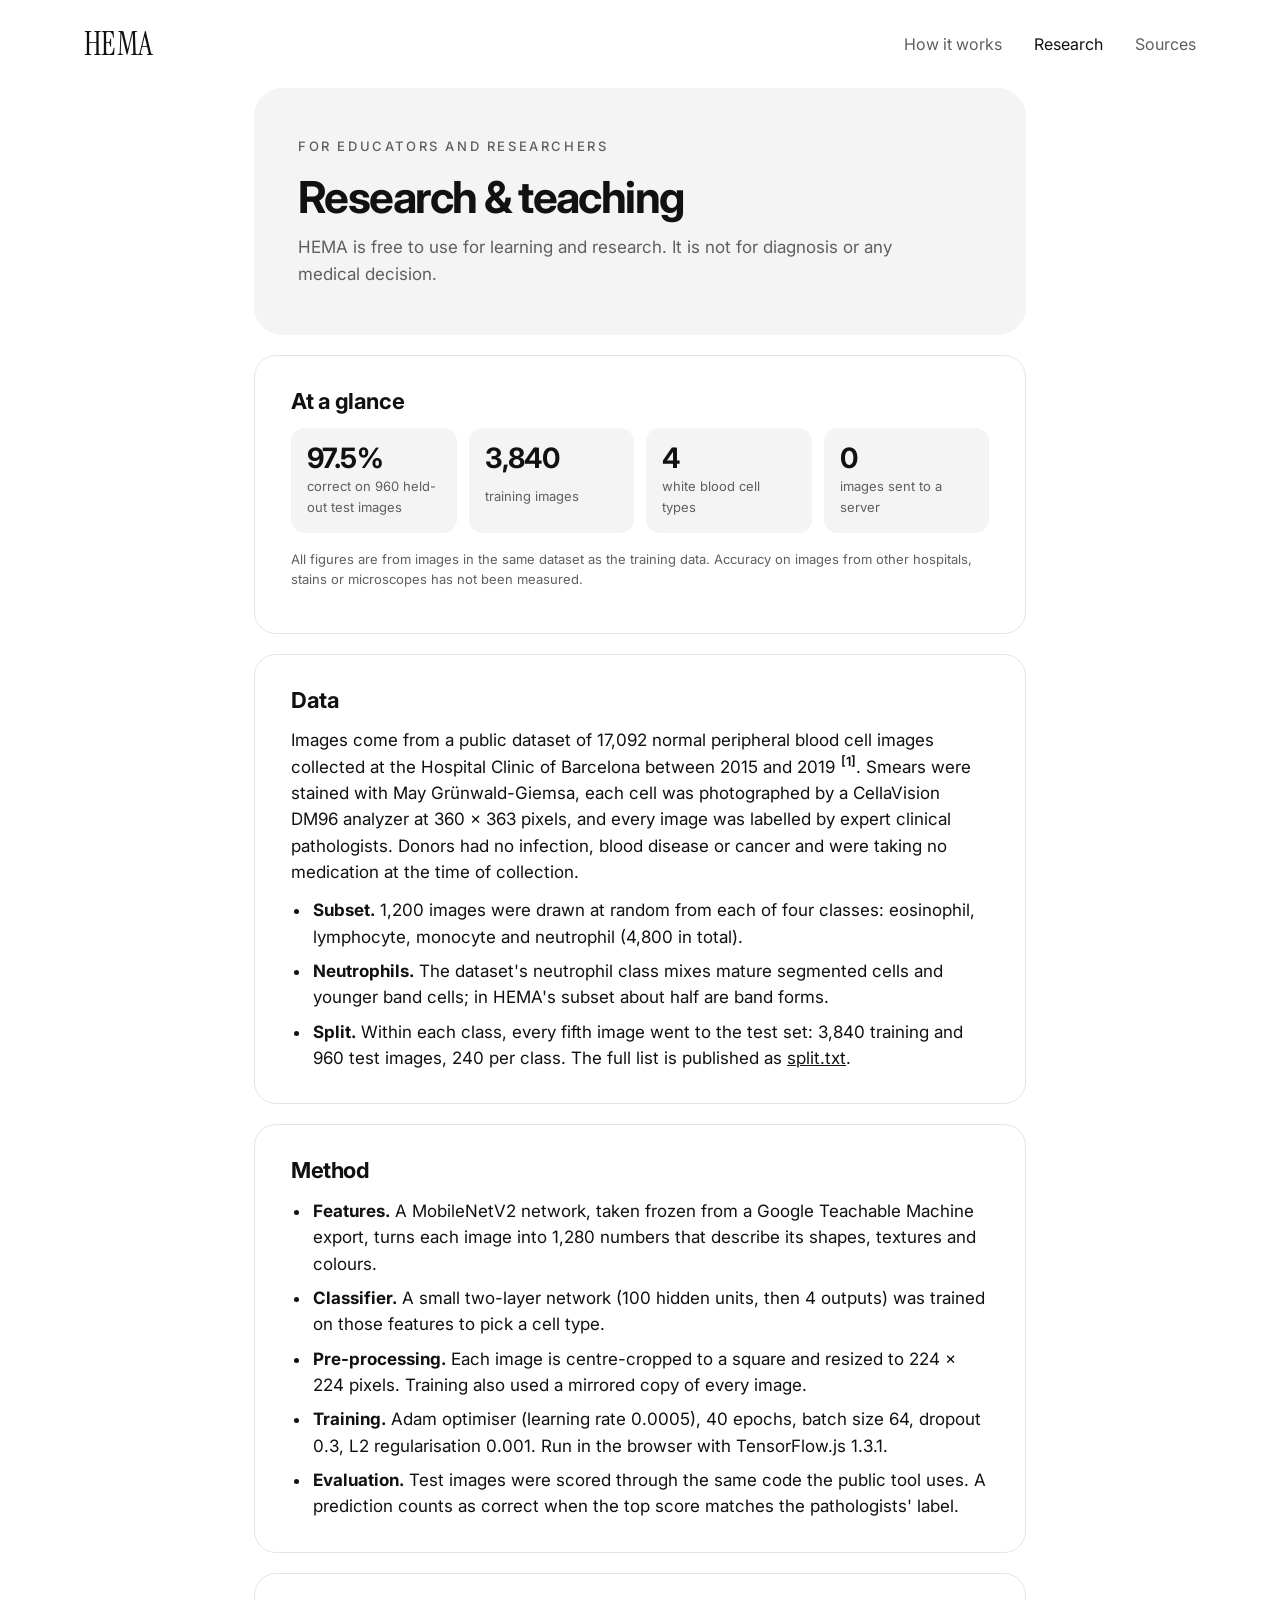
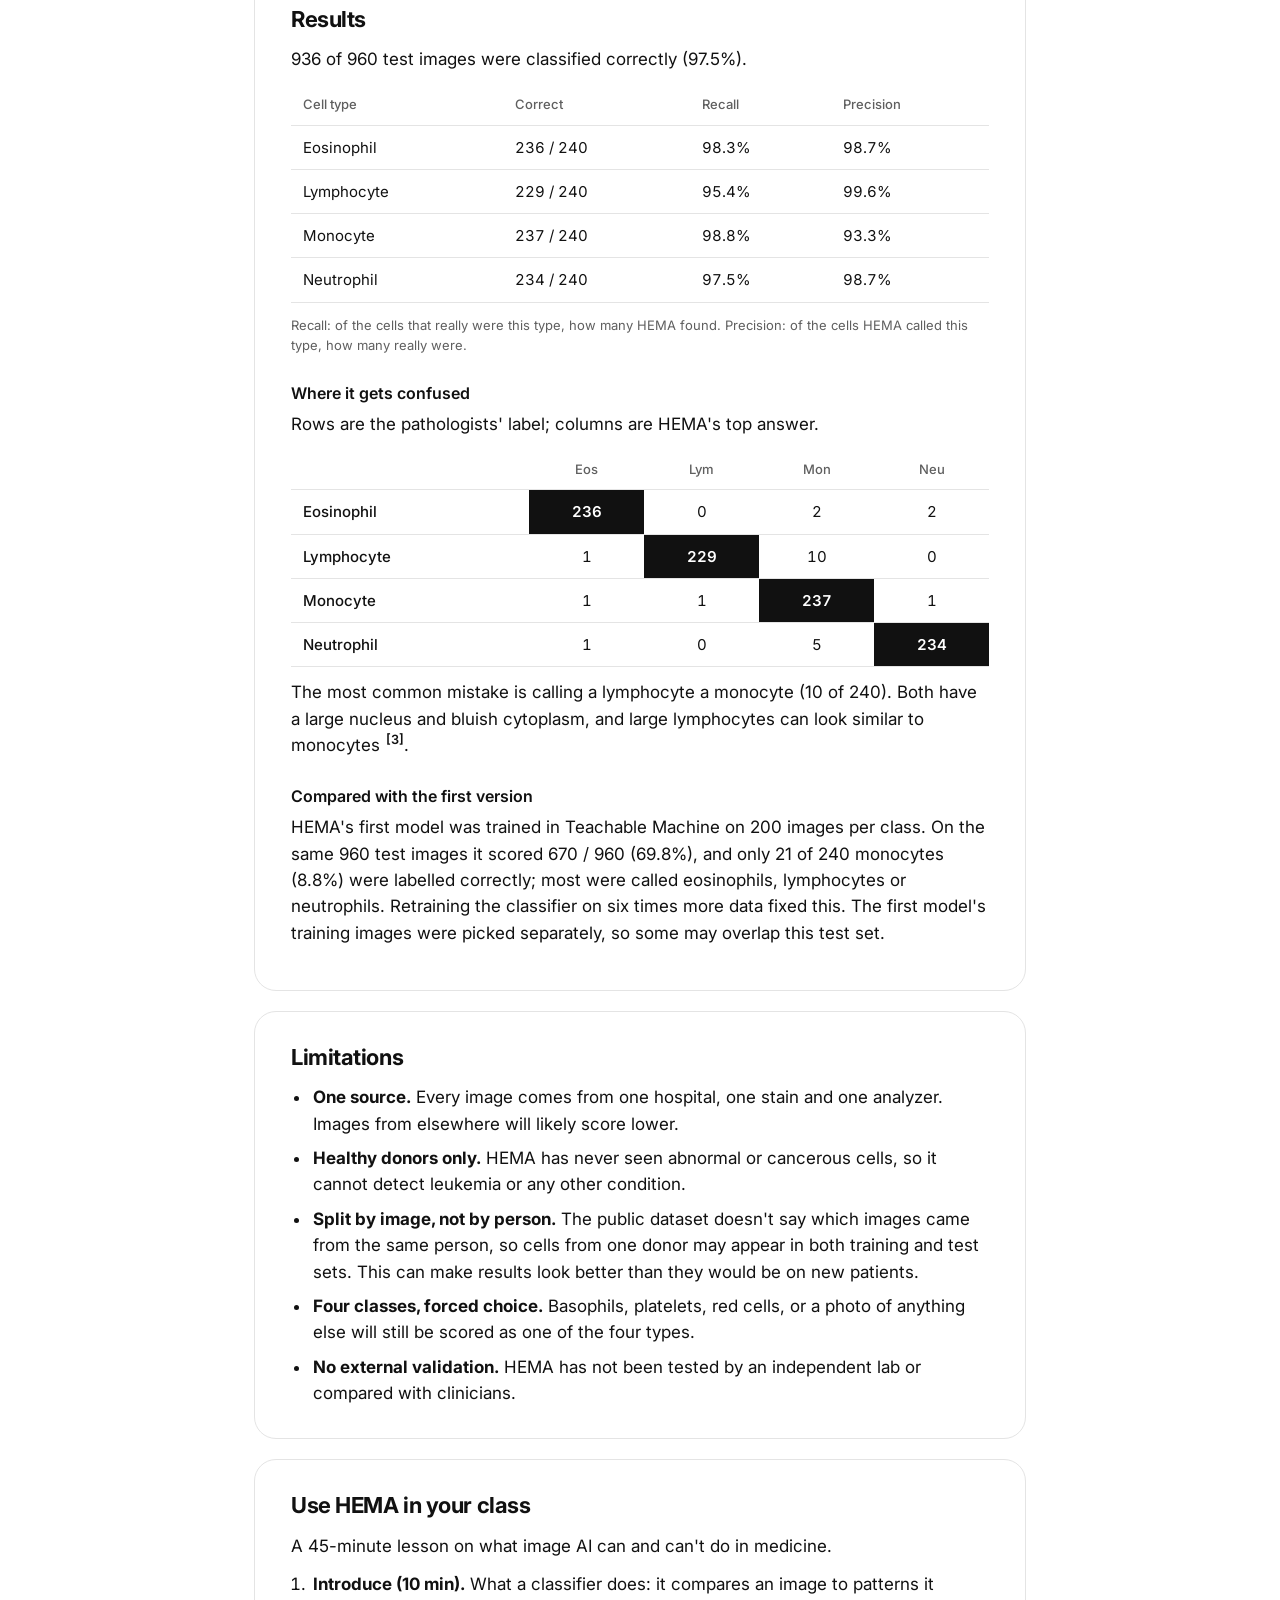
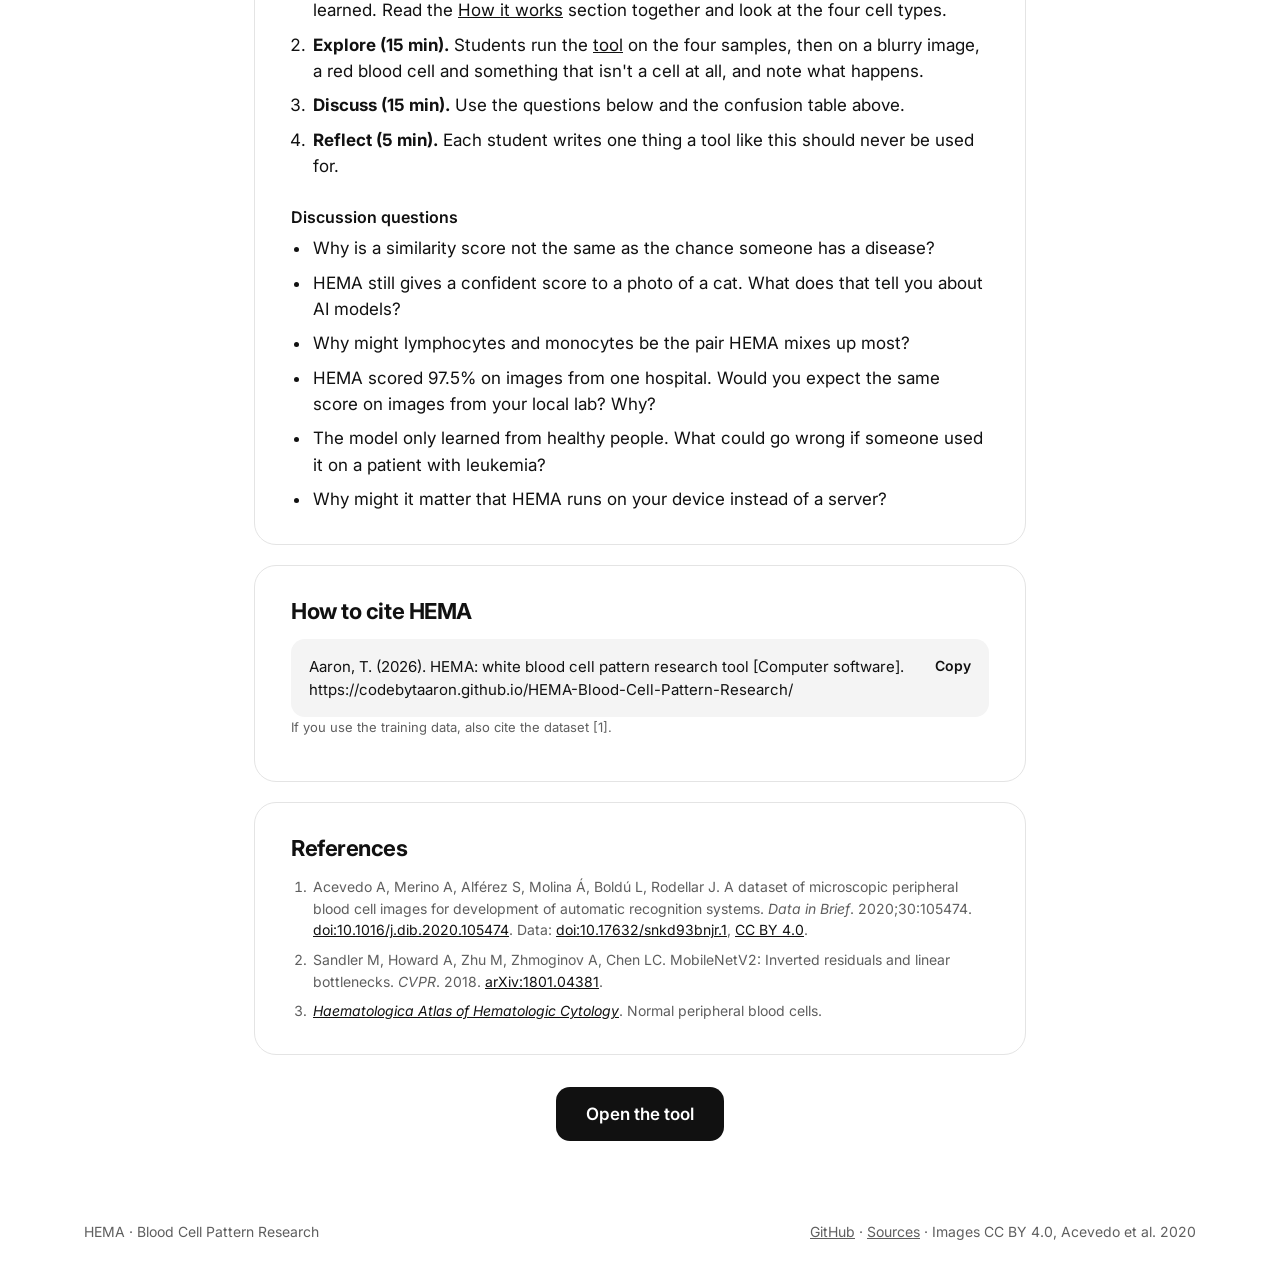
==== research.html @ 767356e6 "Add research page; retrain on a published train/test split" ====
<!doctype html>
<html lang="en">
<head>
<meta charset="utf-8">
<meta name="viewport" content="width=device-width, initial-scale=1">
<title>Research &amp; teaching · HEMA</title>
<meta name="description" content="How HEMA was built and tested: data, method, results, limitations, a classroom lesson and how to cite it.">
<link rel="icon" href="data:image/svg+xml,<svg xmlns='http://www.w3.org/2000/svg' viewBox='0 0 32 32'><rect width='32' height='32' rx='7' fill='%23111'/><text x='16' y='23' font-family='Georgia' font-size='19' fill='white' text-anchor='middle'>H</text></svg>">
<link rel="preconnect" href="https://fonts.googleapis.com">
<link href="https://fonts.googleapis.com/css2?family=Instrument+Serif&family=Inter:wght@400;500;600;700&display=swap" rel="stylesheet">
<link rel="stylesheet" href="style.css?v=3">
</head>
<body>

<header class="wrap nav">
  <a href="index.html" class="brand">HEMA</a>
  <nav><a href="index.html#how">How it works</a><a href="research.html" aria-current="page">Research</a><a href="index.html#sources">Sources</a></nav>
</header>

<main class="doc">
  <section class="doc-head">
    <p class="eyebrow">For educators and researchers</p>
    <h1>Research &amp; teaching</h1>
    <p>HEMA is free to use for learning and research. It is not for diagnosis or any medical decision.</p>
  </section>

  <section class="doc-card">
    <h2>At a glance</h2>
    <div class="stats">
      <div><b>97.5%</b><span>correct on 960 held-out test images</span></div>
      <div><b>3,840</b><span>training images</span></div>
      <div><b>4</b><span>white blood cell types</span></div>
      <div><b>0</b><span>images sent to a server</span></div>
    </div>
    <p class="muted small">All figures are from images in the same dataset as the training data. Accuracy on images from other hospitals, stains or microscopes has not been measured.</p>
  </section>

  <section class="doc-card">
    <h2>Data</h2>
    <p>Images come from a public dataset of 17,092 normal peripheral blood cell images collected at the Hospital Clinic of Barcelona between 2015 and 2019 <a class="ref" href="#r1">[1]</a>. Smears were stained with May Grünwald-Giemsa, each cell was photographed by a CellaVision DM96 analyzer at 360 × 363 pixels, and every image was labelled by expert clinical pathologists. Donors had no infection, blood disease or cancer and were taking no medication at the time of collection.</p>
    <ul>
      <li><strong>Subset.</strong> 1,200 images were drawn at random from each of four classes: eosinophil, lymphocyte, monocyte and neutrophil (4,800 in total).</li>
      <li><strong>Neutrophils.</strong> The dataset's neutrophil class mixes mature segmented cells and younger band cells; in HEMA's subset about half are band forms.</li>
      <li><strong>Split.</strong> Within each class, every fifth image went to the test set: 3,840 training and 960 test images, 240 per class. The full list is published as <a href="research/split.txt">split.txt</a>.</li>
    </ul>
  </section>

  <section class="doc-card">
    <h2>Method</h2>
    <ul>
      <li><strong>Features.</strong> A MobileNetV2 network, taken frozen from a Google Teachable Machine export, turns each image into 1,280 numbers that describe its shapes, textures and colours.</li>
      <li><strong>Classifier.</strong> A small two-layer network (100 hidden units, then 4 outputs) was trained on those features to pick a cell type.</li>
      <li><strong>Pre-processing.</strong> Each image is centre-cropped to a square and resized to 224 × 224 pixels. Training also used a mirrored copy of every image.</li>
      <li><strong>Training.</strong> Adam optimiser (learning rate 0.0005), 40 epochs, batch size 64, dropout 0.3, L2 regularisation 0.001. Run in the browser with TensorFlow.js 1.3.1.</li>
      <li><strong>Evaluation.</strong> Test images were scored through the same code the public tool uses. A prediction counts as correct when the top score matches the pathologists' label.</li>
    </ul>
  </section>

  <section class="doc-card">
    <h2>Results</h2>
    <p>936 of 960 test images were classified correctly (97.5%).</p>
    <div class="table-wrap">
      <table>
        <thead><tr><th>Cell type</th><th>Correct</th><th>Recall</th><th>Precision</th></tr></thead>
        <tbody>
          <tr><td>Eosinophil</td><td>236 / 240</td><td>98.3%</td><td>98.7%</td></tr>
          <tr><td>Lymphocyte</td><td>229 / 240</td><td>95.4%</td><td>99.6%</td></tr>
          <tr><td>Monocyte</td><td>237 / 240</td><td>98.8%</td><td>93.3%</td></tr>
          <tr><td>Neutrophil</td><td>234 / 240</td><td>97.5%</td><td>98.7%</td></tr>
        </tbody>
      </table>
    </div>
    <p class="muted small">Recall: of the cells that really were this type, how many HEMA found. Precision: of the cells HEMA called this type, how many really were.</p>

    <h3>Where it gets confused</h3>
    <p>Rows are the pathologists' label; columns are HEMA's top answer.</p>
    <div class="table-wrap">
      <table class="cm">
        <thead><tr><th></th><th>Eos</th><th>Lym</th><th>Mon</th><th>Neu</th></tr></thead>
        <tbody>
          <tr><th>Eosinophil</th><td class="hit">236</td><td>0</td><td>2</td><td>2</td></tr>
          <tr><th>Lymphocyte</th><td>1</td><td class="hit">229</td><td>10</td><td>0</td></tr>
          <tr><th>Monocyte</th><td>1</td><td>1</td><td class="hit">237</td><td>1</td></tr>
          <tr><th>Neutrophil</th><td>1</td><td>0</td><td>5</td><td class="hit">234</td></tr>
        </tbody>
      </table>
    </div>
    <p>The most common mistake is calling a lymphocyte a monocyte (10 of 240). Both have a large nucleus and bluish cytoplasm, and large lymphocytes can look similar to monocytes <a class="ref" href="#r3">[3]</a>.</p>

    <h3>Compared with the first version</h3>
    <p>HEMA's first model was trained in Teachable Machine on 200 images per class. On the same 960 test images it scored 670 / 960 (69.8%), and only 21 of 240 monocytes (8.8%) were labelled correctly; most were called eosinophils, lymphocytes or neutrophils. Retraining the classifier on six times more data fixed this. The first model's training images were picked separately, so some may overlap this test set.</p>
  </section>

  <section class="doc-card">
    <h2>Limitations</h2>
    <ul>
      <li><strong>One source.</strong> Every image comes from one hospital, one stain and one analyzer. Images from elsewhere will likely score lower.</li>
      <li><strong>Healthy donors only.</strong> HEMA has never seen abnormal or cancerous cells, so it cannot detect leukemia or any other condition.</li>
      <li><strong>Split by image, not by person.</strong> The public dataset doesn't say which images came from the same person, so cells from one donor may appear in both training and test sets. This can make results look better than they would be on new patients.</li>
      <li><strong>Four classes, forced choice.</strong> Basophils, platelets, red cells, or a photo of anything else will still be scored as one of the four types.</li>
      <li><strong>No external validation.</strong> HEMA has not been tested by an independent lab or compared with clinicians.</li>
    </ul>
  </section>

  <section class="doc-card">
    <h2>Use HEMA in your class</h2>
    <p>A 45-minute lesson on what image AI can and can't do in medicine.</p>
    <ol>
      <li><strong>Introduce (10 min).</strong> What a classifier does: it compares an image to patterns it learned. Read the <a href="index.html#how">How it works</a> section together and look at the four cell types.</li>
      <li><strong>Explore (15 min).</strong> Students run the <a href="tool.html">tool</a> on the four samples, then on a blurry image, a red blood cell and something that isn't a cell at all, and note what happens.</li>
      <li><strong>Discuss (15 min).</strong> Use the questions below and the confusion table above.</li>
      <li><strong>Reflect (5 min).</strong> Each student writes one thing a tool like this should never be used for.</li>
    </ol>
    <h3>Discussion questions</h3>
    <ul>
      <li>Why is a similarity score not the same as the chance someone has a disease?</li>
      <li>HEMA still gives a confident score to a photo of a cat. What does that tell you about AI models?</li>
      <li>Why might lymphocytes and monocytes be the pair HEMA mixes up most?</li>
      <li>HEMA scored 97.5% on images from one hospital. Would you expect the same score on images from your local lab? Why?</li>
      <li>The model only learned from healthy people. What could go wrong if someone used it on a patient with leukemia?</li>
      <li>Why might it matter that HEMA runs on your device instead of a server?</li>
    </ul>
  </section>

  <section class="doc-card">
    <h2>How to cite HEMA</h2>
    <div class="cite">
      <p id="citeText">Aaron, T. (2026). HEMA: white blood cell pattern research tool [Computer software]. https://codebytaaron.github.io/HEMA-Blood-Cell-Pattern-Research/</p>
      <button class="copy" type="button" id="copy">Copy</button>
    </div>
    <p class="muted small">If you use the training data, also cite the dataset [1].</p>
  </section>

  <section class="doc-card">
    <h2>References</h2>
    <ol class="sources">
      <li id="r1">Acevedo A, Merino A, Alférez S, Molina Á, Boldú L, Rodellar J. A dataset of microscopic peripheral blood cell images for development of automatic recognition systems. <em>Data in Brief</em>. 2020;30:105474. <a href="https://doi.org/10.1016/j.dib.2020.105474" target="_blank" rel="noopener">doi:10.1016/j.dib.2020.105474</a>. Data: <a href="https://doi.org/10.17632/snkd93bnjr.1" target="_blank" rel="noopener">doi:10.17632/snkd93bnjr.1</a>, <a href="https://creativecommons.org/licenses/by/4.0/" target="_blank" rel="noopener">CC BY 4.0</a>.</li>
      <li id="r2">Sandler M, Howard A, Zhu M, Zhmoginov A, Chen LC. MobileNetV2: Inverted residuals and linear bottlenecks. <em>CVPR</em>. 2018. <a href="https://doi.org/10.48550/arXiv.1801.04381" target="_blank" rel="noopener">arXiv:1801.04381</a>.</li>
      <li id="r3"><a href="https://digital.haematologica.org/wp-content/uploads/flipbook/48/files/basic-html/page21.html" target="_blank" rel="noopener"><em>Haematologica Atlas of Hematologic Cytology</em></a>. Normal peripheral blood cells.</li>
    </ol>
  </section>

  <p class="doc-foot"><a href="tool.html" class="btn">Open the tool</a></p>
</main>

<footer class="wrap foot">
  <span>HEMA · Blood Cell Pattern Research</span>
  <span><a href="https://github.com/codebytaaron/HEMA-Blood-Cell-Pattern-Research" target="_blank" rel="noopener">GitHub</a> · <a href="index.html#sources">Sources</a> · Images CC BY 4.0, Acevedo et al. 2020</span>
</footer>

<script>
document.getElementById("copy").addEventListener("click", async e => {
  try { await navigator.clipboard.writeText(document.getElementById("citeText").textContent); e.target.textContent = "Copied"; }
  catch { e.target.textContent = "Select and copy"; }
  setTimeout(() => e.target.textContent = "Copy", 2000);
});
</script>
</body>
</html>
---- style.css ----
:root{
  --bg:#fff; --card:#f4f4f4; --surface:#fff; --ink:#111; --muted:#5f5f5f; --line:#e4e4e4; --soft:#f1f1f1;
  --red:#9e1b32; --serif:"Instrument Serif",Georgia,serif; --sans:Inter,system-ui,-apple-system,sans-serif;
}
@media (prefers-color-scheme:dark){:root{
  --bg:#0f0f0f; --card:#1a1a1a; --surface:#121212; --ink:#f2f2f2; --muted:#a0a0a0; --line:#2c2c2c; --soft:#222; --red:#e0596e;
}}
*{box-sizing:border-box}
html{scroll-behavior:smooth}
body{margin:0;background:var(--bg);color:var(--ink);font:17px/1.55 var(--sans);-webkit-font-smoothing:antialiased}
a{color:inherit}
.wrap{max-width:1160px;margin:0 auto;padding:0 24px}
.muted{color:var(--muted)}

/* nav */
.nav{display:flex;justify-content:space-between;align-items:center;height:88px}
.brand{font:400 32px/1 var(--serif);text-decoration:none;letter-spacing:.01em}
.nav nav{display:flex;gap:32px;font-size:16px}
.nav nav a{text-decoration:none;color:var(--muted)} .nav nav a:hover{color:var(--ink)}

/* buttons */
.btn{all:unset;box-sizing:border-box;display:inline-flex;align-items:center;justify-content:center;background:var(--ink);color:var(--bg);border-radius:14px;padding:17px 30px;font:600 17px var(--sans);cursor:pointer;transition:opacity .15s,transform .15s}
.btn:hover{opacity:.85} .btn:active{transform:scale(.98)}
.btn:focus-visible{outline:2px solid var(--ink);outline-offset:3px}
.link{font-weight:600;text-decoration:none} .link:hover{text-decoration:underline}

/* hero card */
.hero{display:grid;grid-template-columns:1.1fr 430px;gap:56px;align-items:center;background:var(--card);border-radius:28px;padding:64px 64px 64px 72px}
.eyebrow{font-size:13px;font-weight:500;letter-spacing:.2em;text-transform:uppercase;color:var(--muted);margin:0 0 18px}
h1{font:700 clamp(38px,4.6vw,56px)/1.05 var(--sans);letter-spacing:-.035em;margin:0}
.lede{font-size:19px;color:var(--muted);margin:22px 0 30px;max-width:36ch}
.cta{display:flex;align-items:center;gap:28px;flex-wrap:wrap}
.checks{list-style:none;padding:28px 0 0;margin:32px 0 0;border-top:1px solid var(--line);display:grid;grid-template-columns:1fr 1fr;gap:14px 24px;font-size:16px;color:var(--muted)}
.checks li{display:flex;gap:12px;align-items:center}
.checks li::before{content:"✓";flex:none;width:22px;height:22px;border-radius:50%;background:var(--ink);color:var(--bg);font-size:12px;font-weight:700;display:grid;place-items:center}

/* tool window */
.tool{background:var(--surface);border:1px solid var(--line);border-radius:20px;overflow:hidden;box-shadow:0 30px 60px -36px rgba(0,0,0,.3)}
.win{display:flex;align-items:center;gap:6px;padding:12px 14px;border-bottom:1px solid var(--line)}
.win>span{width:10px;height:10px;border-radius:50%;background:var(--line)}
.pill{margin:0 auto;display:flex;align-items:center;gap:8px;background:var(--soft);border-radius:8px;padding:5px 16px;font-size:12px;color:var(--muted)}
.pill i{width:6px;height:6px;border-radius:50%;background:var(--ink)}
.tool-body{padding:18px 20px 20px}
.steps{list-style:none;margin:0 0 16px;padding:0;display:grid;grid-template-columns:repeat(3,1fr);gap:8px}
.steps li{border-top:2px solid var(--line);padding-top:8px;font-size:12px;font-weight:600;color:var(--muted);display:flex;align-items:center;gap:6px;transition:.2s}
.steps b{width:17px;height:17px;border-radius:50%;background:var(--line);color:var(--muted);display:grid;place-items:center;font-size:10px}
.steps li.on{border-color:var(--ink);color:var(--ink)} .steps li.on b{background:var(--ink);color:var(--bg)}
.drop{position:relative;display:grid;place-items:center;aspect-ratio:4/3;border-radius:12px;background:var(--soft);border:1.5px dashed #cfcfcf;cursor:pointer;overflow:hidden;transition:border-color .15s}
.drop:hover,.drop.over{border-color:var(--ink)}
.drop:focus-visible{outline:2px solid var(--ink);outline-offset:2px}
.drop.has{border:0}
#preview{position:absolute;inset:0;width:100%;height:100%;object-fit:contain}
.drop-text{display:grid;text-align:center;gap:2px;font-size:14px;color:var(--muted)}
.drop-text strong{color:var(--ink);font-weight:600;font-size:15px}
.samples{display:flex;align-items:center;gap:8px;padding-top:12px;font-size:13px;color:var(--muted)}
.samples span{margin-right:2px}
.sample{all:unset;cursor:pointer;width:38px;height:38px;border-radius:8px;overflow:hidden;border:1px solid var(--line);transition:transform .15s,border-color .15s}
.sample img{width:100%;height:100%;object-fit:cover;display:block}
.sample:hover,.sample:focus-visible{border-color:var(--ink);transform:translateY(-1px)}
.result{padding-top:16px}
.top{display:flex;justify-content:space-between;align-items:center;font-size:13px;font-weight:600}
.result h2{font:700 26px/1.1 var(--sans);letter-spacing:-.02em;margin:8px 0 14px;padding:14px 16px;border:1.5px solid var(--ink);border-radius:12px}
.badge{font-size:11px;font-weight:500;color:var(--muted)}
.bars{display:grid;gap:9px}
.bar{display:grid;grid-template-columns:86px 1fr 40px;gap:10px;align-items:center;font-size:13px;color:var(--muted)}
.bar.best{color:var(--ink);font-weight:600}
.track{height:4px;background:var(--soft);border-radius:2px;overflow:hidden}
.fill{height:100%;width:0;background:#bdbdbd;transition:width .6s cubic-bezier(.2,.8,.2,1)}
.bar.best .fill{background:var(--ink)}
.bar em{font-style:normal;text-align:right;font-variant-numeric:tabular-nums}
.about{font-size:13px;color:var(--muted);margin:14px 0 0;padding-top:12px;border-top:1px solid var(--line)}
.status{font-size:12px;color:var(--muted);margin:12px 0 0;text-align:center}

/* section cards */
.section{background:var(--card);border-radius:28px;padding:56px 72px;margin-top:20px}
.h{font:700 32px/1.1 var(--sans);letter-spacing:-.03em;margin:0 0 28px}
.how{list-style:none;margin:0;padding:0;display:grid;grid-template-columns:repeat(3,1fr);gap:20px}
.how li{background:var(--surface);border-radius:18px;padding:26px;display:grid;gap:14px;align-content:start}
.how li>span{width:28px;height:28px;border-radius:50%;background:var(--ink);color:var(--bg);display:grid;place-items:center;font-size:13px;font-weight:600}
.how strong{font-weight:600;font-size:18px}
.how p{margin:6px 0 0;color:var(--muted);font-size:15px}
.cells{display:grid;grid-template-columns:repeat(4,1fr);gap:16px}
.cell{background:var(--surface);border-radius:18px;overflow:hidden}
.cell img{width:100%;aspect-ratio:1;object-fit:cover;display:block}
.cell strong{display:block;font-weight:600;font-size:18px;margin:16px 18px 4px}
.cell p{margin:0 18px 20px;font-size:14px;color:var(--muted)}
.note{display:grid;grid-template-columns:1fr 1fr;gap:56px}
.note .h{font-size:24px;margin-bottom:12px}
.note p{margin:0;color:var(--muted);font-size:16px}
.ref{color:var(--ink);text-decoration:none;font-size:.75em;vertical-align:super;line-height:0;margin-left:1px;font-weight:600}
.ref:hover{text-decoration:underline}
.sources{margin:0;padding-left:20px;display:grid;gap:10px;font-size:14px;color:var(--muted)}
.sources li{padding-left:4px;scroll-margin-top:24px}
.sources li:target{color:var(--ink)}
.sources a{color:var(--ink)}
.credit{font-size:13px;color:var(--muted);margin:20px 0 0;max-width:72ch}
.foot{display:flex;justify-content:space-between;gap:12px;flex-wrap:wrap;padding-top:32px;padding-bottom:44px;font-size:14px;color:var(--muted)}

@media (max-width:960px){
  .hero{grid-template-columns:1fr;gap:40px;padding:44px 36px}
  .tool{max-width:480px;width:100%}
  .section{padding:44px 36px}
  .how{grid-template-columns:1fr}
  .cells{grid-template-columns:1fr 1fr}
  .note{grid-template-columns:1fr;gap:28px}
}
@media (max-width:520px){
  .wrap{padding:0 12px}
  .nav{height:72px;padding:0 8px} .brand{font-size:28px}
  .nav nav{gap:16px;font-size:14px} .nav nav a[href="#sources"]{display:none}
  .hero{padding:32px 20px 20px;border-radius:24px}
  .lede{font-size:17px;margin:16px 0 24px}
  .btn{padding:15px 24px;font-size:16px}
  .checks{grid-template-columns:1fr;gap:10px;font-size:15px}
  .tool-body{padding:14px}
  .section{padding:32px 20px;border-radius:24px;margin-top:12px} .h{font-size:28px;margin-bottom:20px}
  .cells{gap:10px} .cell strong{font-size:16px;margin:12px 12px 2px} .cell p{margin:0 12px 14px;font-size:13px}
  .foot{padding:24px 8px 36px}
}

/* homepage preview (static) */
.mock{display:block;text-decoration:none;color:inherit;transition:transform .2s,box-shadow .2s}
.mock:hover{transform:translateY(-3px);box-shadow:0 36px 70px -36px rgba(0,0,0,.4)}
.mock-brand{font:400 20px var(--serif);margin-bottom:12px}
.mock-top{display:flex;justify-content:space-between;align-items:center;border:1.5px solid var(--ink);border-radius:12px;padding:12px 14px;margin:8px 0 14px;font-weight:700;font-size:18px}
.mock-top small{font-size:11px;font-weight:500;color:var(--muted)}
.mock-grid{display:grid;grid-template-columns:96px 1fr;gap:14px;align-items:center}
.mock-grid img{width:96px;height:96px;object-fit:cover;border-radius:10px}
.mock-grid .bar{grid-template-columns:72px 1fr 34px;font-size:12px}
.mock-note{font-size:11px;color:var(--muted);margin:14px 0 12px}
.mock-btn{background:var(--ink);color:var(--bg);text-align:center;border-radius:10px;padding:10px;font-size:13px;font-weight:600}

/* tool page */
.app{max-width:720px;margin:0 auto;padding:8px 24px 56px}
.back{display:inline-block;font-size:15px;color:var(--muted);text-decoration:none;margin-bottom:24px} .back:hover{color:var(--ink)}
.steps.big{margin-bottom:40px}
.steps.big li{font-size:14px;padding-top:12px;gap:8px}
.steps.big b{width:22px;height:22px;font-size:12px}
.title{font:700 30px/1.15 var(--sans);letter-spacing:-.03em;margin:0}
.sub{color:var(--muted);margin:10px 0 24px}
.bigdrop{display:grid;justify-items:center;gap:6px;text-align:center;padding:56px 24px;border:1.5px dashed #cfcfcf;border-radius:18px;background:var(--card);cursor:pointer;color:var(--muted);transition:border-color .15s,background .15s}
.bigdrop:hover,.bigdrop.over{border-color:var(--ink)}
.bigdrop:focus-visible{outline:2px solid var(--ink);outline-offset:3px}
.bigdrop strong{color:var(--ink);font-weight:600;font-size:17px;margin-top:6px}
.bigdrop span{font-size:14px}
.btn.sm{padding:11px 20px;font-size:14px;border-radius:12px;margin-top:12px;color:var(--bg)}
.try{display:flex;align-items:center;gap:14px;flex-wrap:wrap;margin-top:18px;font-size:14px;color:var(--muted)}
.sample-row{display:flex;gap:8px;flex-wrap:wrap}
.sample-row .sample{width:auto;height:auto;display:flex;align-items:center;gap:8px;padding:4px 12px 4px 4px;border-radius:999px;font-size:13px;color:var(--ink)}
.sample-row .sample img{width:28px;height:28px;border-radius:50%}
.tips{margin:22px 0 0;padding-left:18px;color:var(--muted);font-size:14px;display:grid;gap:4px}
.err{color:var(--red);font-size:14px;margin:14px 0 0}
.confirm{background:var(--card);border-radius:18px;padding:16px;display:grid;place-items:center}
.confirm img{max-width:100%;max-height:420px;border-radius:10px;display:block}
.actions{display:flex;align-items:center;gap:24px;flex-wrap:wrap;margin-top:24px}
.link-btn{all:unset;cursor:pointer;font-weight:600;font-size:15px} .link-btn:hover{text-decoration:underline}
.link-btn:focus-visible{outline:2px solid var(--ink);outline-offset:3px}
.btn:disabled{opacity:.6;cursor:wait}
.rcard{border:1px solid var(--line);border-radius:20px;padding:24px;margin-top:20px}
.rhead{display:flex;justify-content:space-between;align-items:center;font-size:14px;font-weight:600}
.rgrid{display:grid;grid-template-columns:160px 1fr;gap:24px;align-items:center;margin-top:14px}
.rgrid img{width:160px;height:160px;object-fit:cover;border-radius:12px;display:block}
.rgrid h2{font:700 30px/1.1 var(--sans);letter-spacing:-.03em;margin:0 0 16px;padding:12px 16px;border:1.5px solid var(--ink);border-radius:12px}
.rcard .bar{font-size:14px;grid-template-columns:96px 1fr 44px}
.fine{font-size:12px;color:var(--muted);margin:14px 0 0}
.btn.full{width:100%;margin-top:20px}
.app .status{margin-top:20px}
.disc{display:flex;justify-content:space-between;align-items:center;gap:16px;border:1px solid var(--line);border-radius:14px;padding:16px 20px;margin-top:28px;font-size:14px}
.disc p{margin:0;color:var(--muted)} .disc strong{color:var(--ink)}
.disc a{font-weight:600;text-decoration:none;white-space:nowrap}

@media (max-width:520px){
  .app{padding:0 16px 40px}
  .steps.big{margin-bottom:28px}
  .title{font-size:26px}
  .bigdrop{padding:40px 16px}
  .rgrid{grid-template-columns:1fr;gap:16px} .rgrid img{width:100%;height:auto;aspect-ratio:1}
  .disc{flex-direction:column;align-items:flex-start;gap:8px}
}

/* research page */
.doc{max-width:820px;margin:0 auto;padding:0 24px 48px;display:grid;gap:20px}
.doc-head{background:var(--card);border-radius:28px;padding:48px 44px}
.doc-head h1{font-size:clamp(34px,4vw,44px)}
.doc-head p:last-child{color:var(--muted);margin:14px 0 0;max-width:56ch}
.doc-card{border:1px solid var(--line);border-radius:22px;padding:32px 36px}
.doc-card h2{font:700 22px/1.2 var(--sans);letter-spacing:-.02em;margin:0 0 14px}
.doc-card h3{font:600 16px var(--sans);margin:28px 0 8px}
.doc-card p{margin:0 0 12px}
.doc-card ul,.doc-card ol{margin:8px 0 0;padding-left:20px;display:grid;gap:8px}
.doc-card li{padding-left:2px}
.doc-card a:not(.ref):not(.btn){color:var(--ink)}
.small{font-size:13px}
.stats{display:grid;grid-template-columns:repeat(4,1fr);gap:12px;margin:4px 0 16px}
.stats div{background:var(--card);border-radius:14px;padding:16px;display:grid;gap:4px}
.stats b{font:700 28px/1 var(--sans);letter-spacing:-.03em}
.stats span{font-size:13px;color:var(--muted)}
.table-wrap{overflow-x:auto;margin:6px 0 12px}
table{border-collapse:collapse;width:100%;font-size:15px;font-variant-numeric:tabular-nums}
th,td{text-align:left;padding:10px 12px;border-bottom:1px solid var(--line)}
thead th{font-size:13px;color:var(--muted);font-weight:500}
.cm td,.cm thead th{text-align:center}
.cm tbody th{font-weight:500}
.cm td.hit{background:var(--ink);color:var(--bg);font-weight:600}
.cite{display:flex;gap:16px;align-items:flex-start;background:var(--card);border-radius:14px;padding:16px 18px}
.cite p{margin:0;flex:1;font-size:15px}
.copy{all:unset;cursor:pointer;font-weight:600;font-size:14px;white-space:nowrap}
.copy:focus-visible{outline:2px solid var(--ink);outline-offset:3px}
.doc-foot{text-align:center;margin:12px 0 0}
.nav nav a[aria-current]{color:var(--ink)}
@media (max-width:520px){
  .doc{padding:0 12px 36px;gap:12px}
  .doc-head{padding:32px 22px;border-radius:24px}
  .doc-card{padding:24px 20px;border-radius:20px}
  .stats{grid-template-columns:1fr 1fr}
  .cite{flex-direction:column;gap:10px}
  table{font-size:14px} th,td{padding:8px}
}
td{white-space:nowrap}
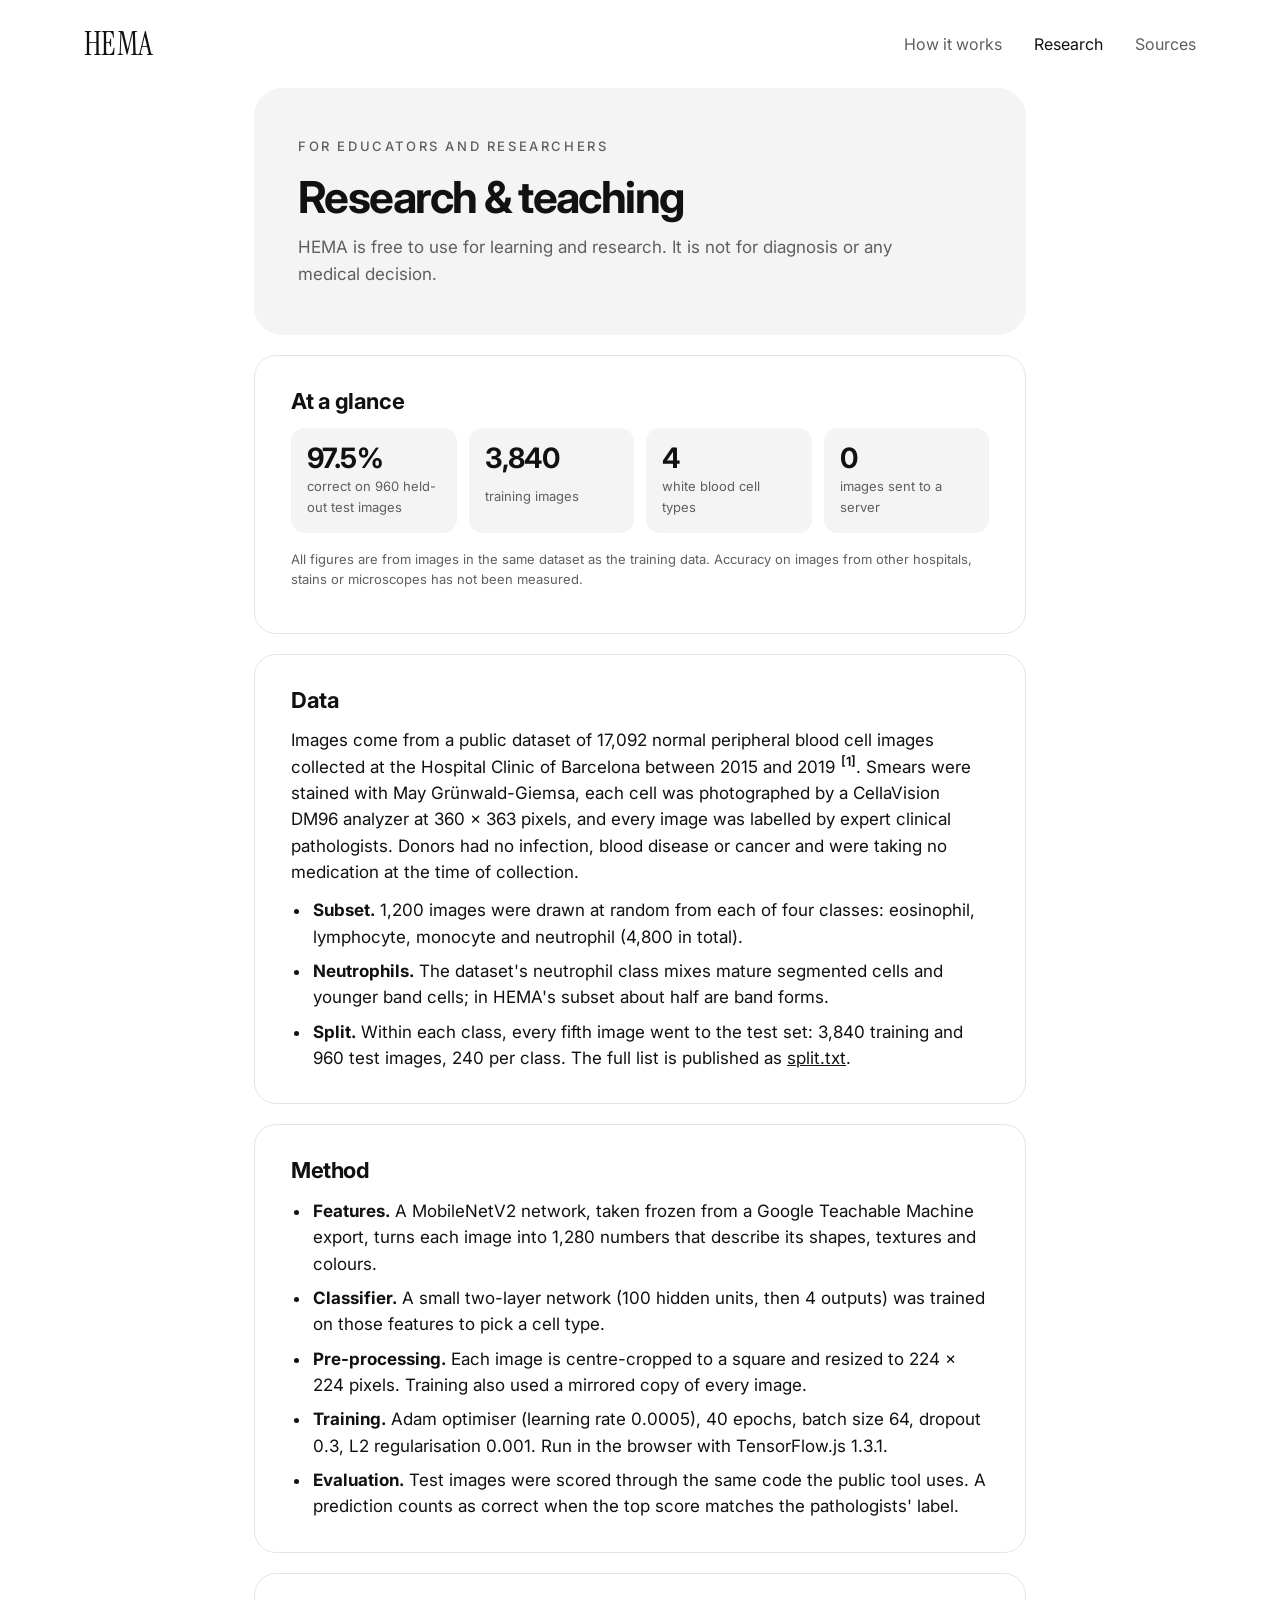
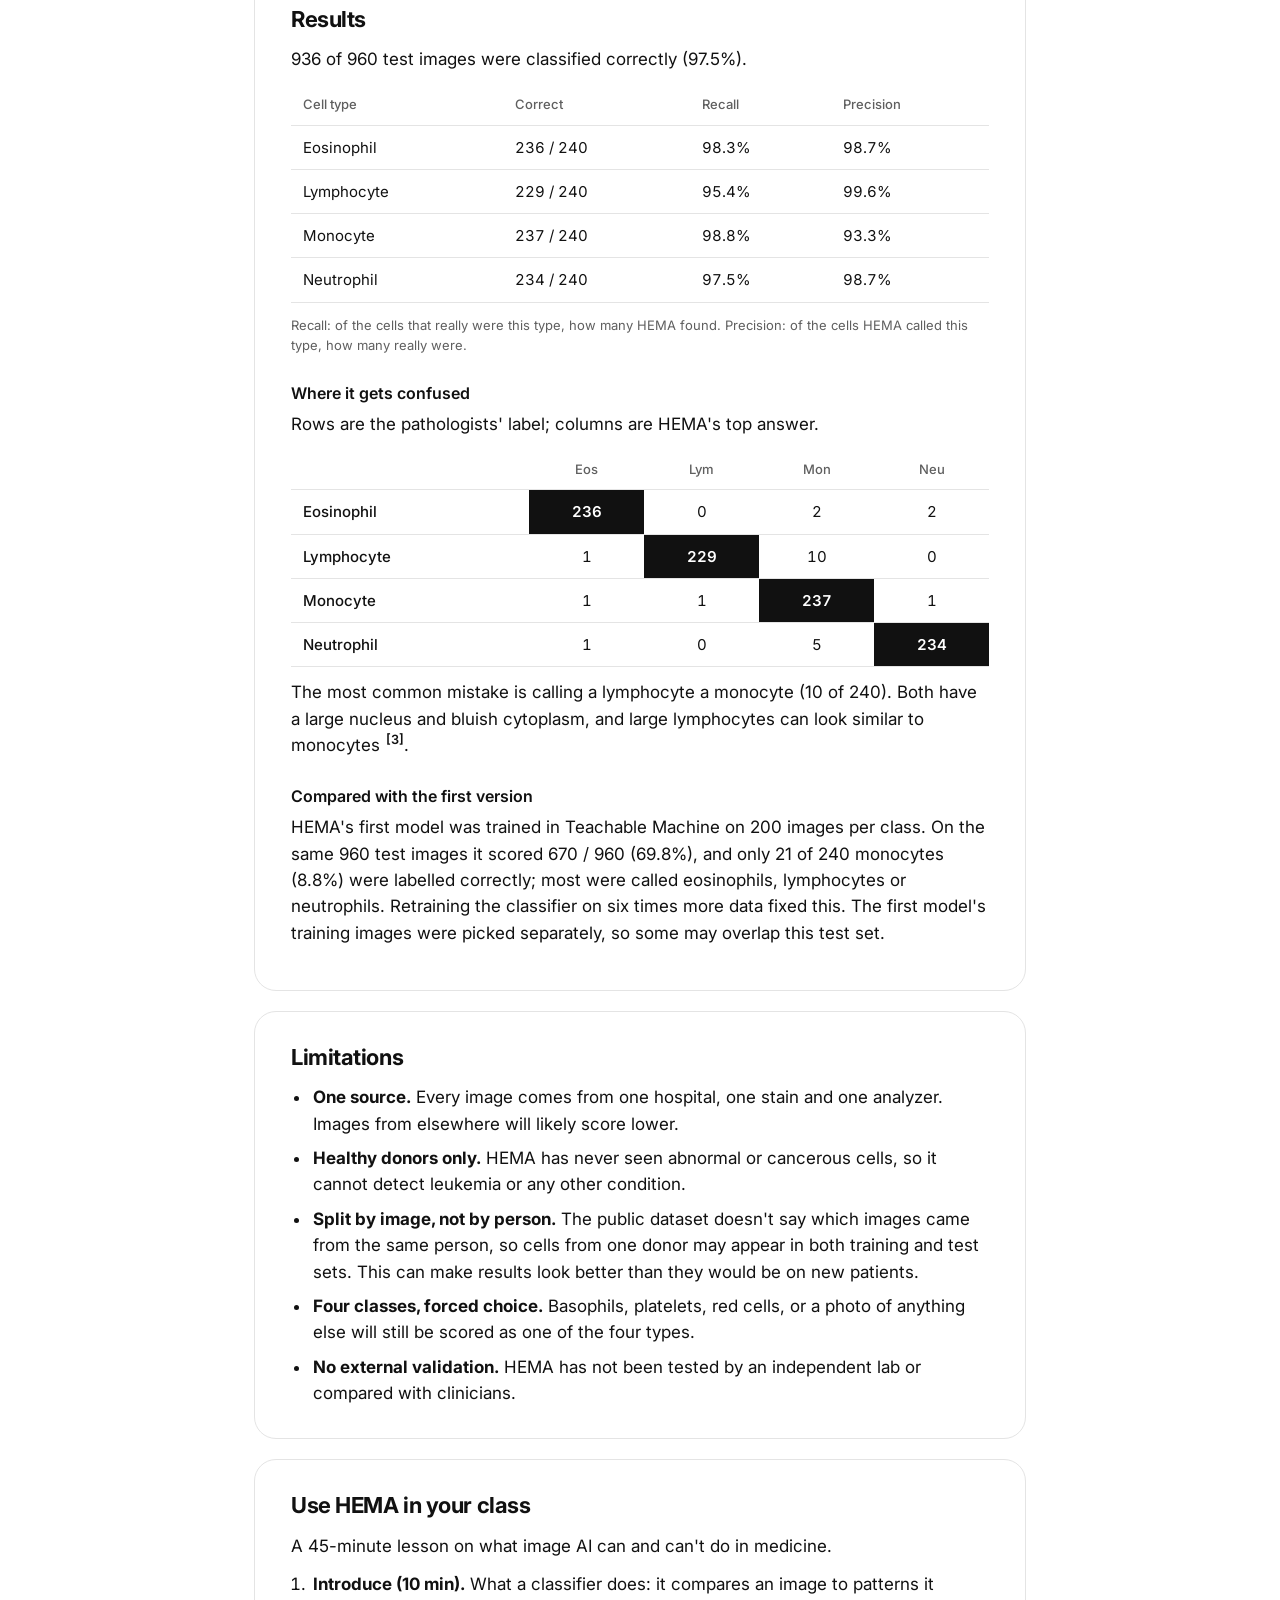
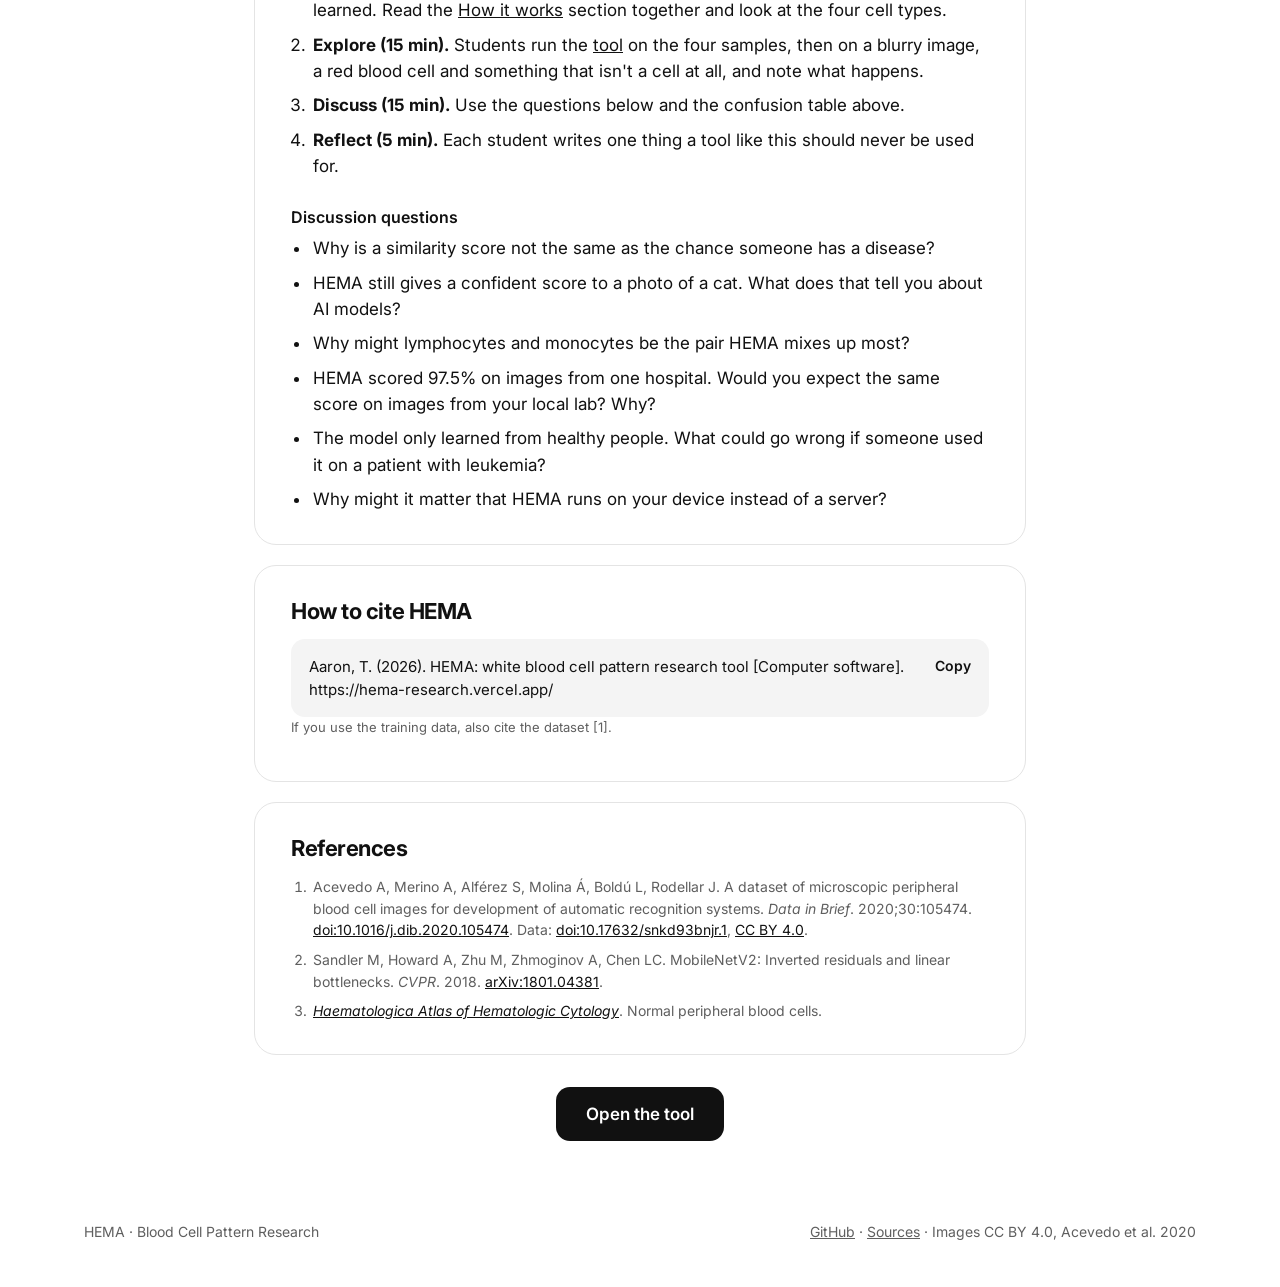
==== commit 1af8964f: "Point links to hema-research.vercel.app" ====
--- a/research.html
+++ b/research.html
@@ -125,7 +125,7 @@
   <section class="doc-card">
     <h2>How to cite HEMA</h2>
     <div class="cite">
-      <p id="citeText">Aaron, T. (2026). HEMA: white blood cell pattern research tool [Computer software]. https://codebytaaron.github.io/HEMA-Blood-Cell-Pattern-Research/</p>
+      <p id="citeText">Aaron, T. (2026). HEMA: white blood cell pattern research tool [Computer software]. https://hema-research.vercel.app/</p>
       <button class="copy" type="button" id="copy">Copy</button>
     </div>
     <p class="muted small">If you use the training data, also cite the dataset [1].</p>
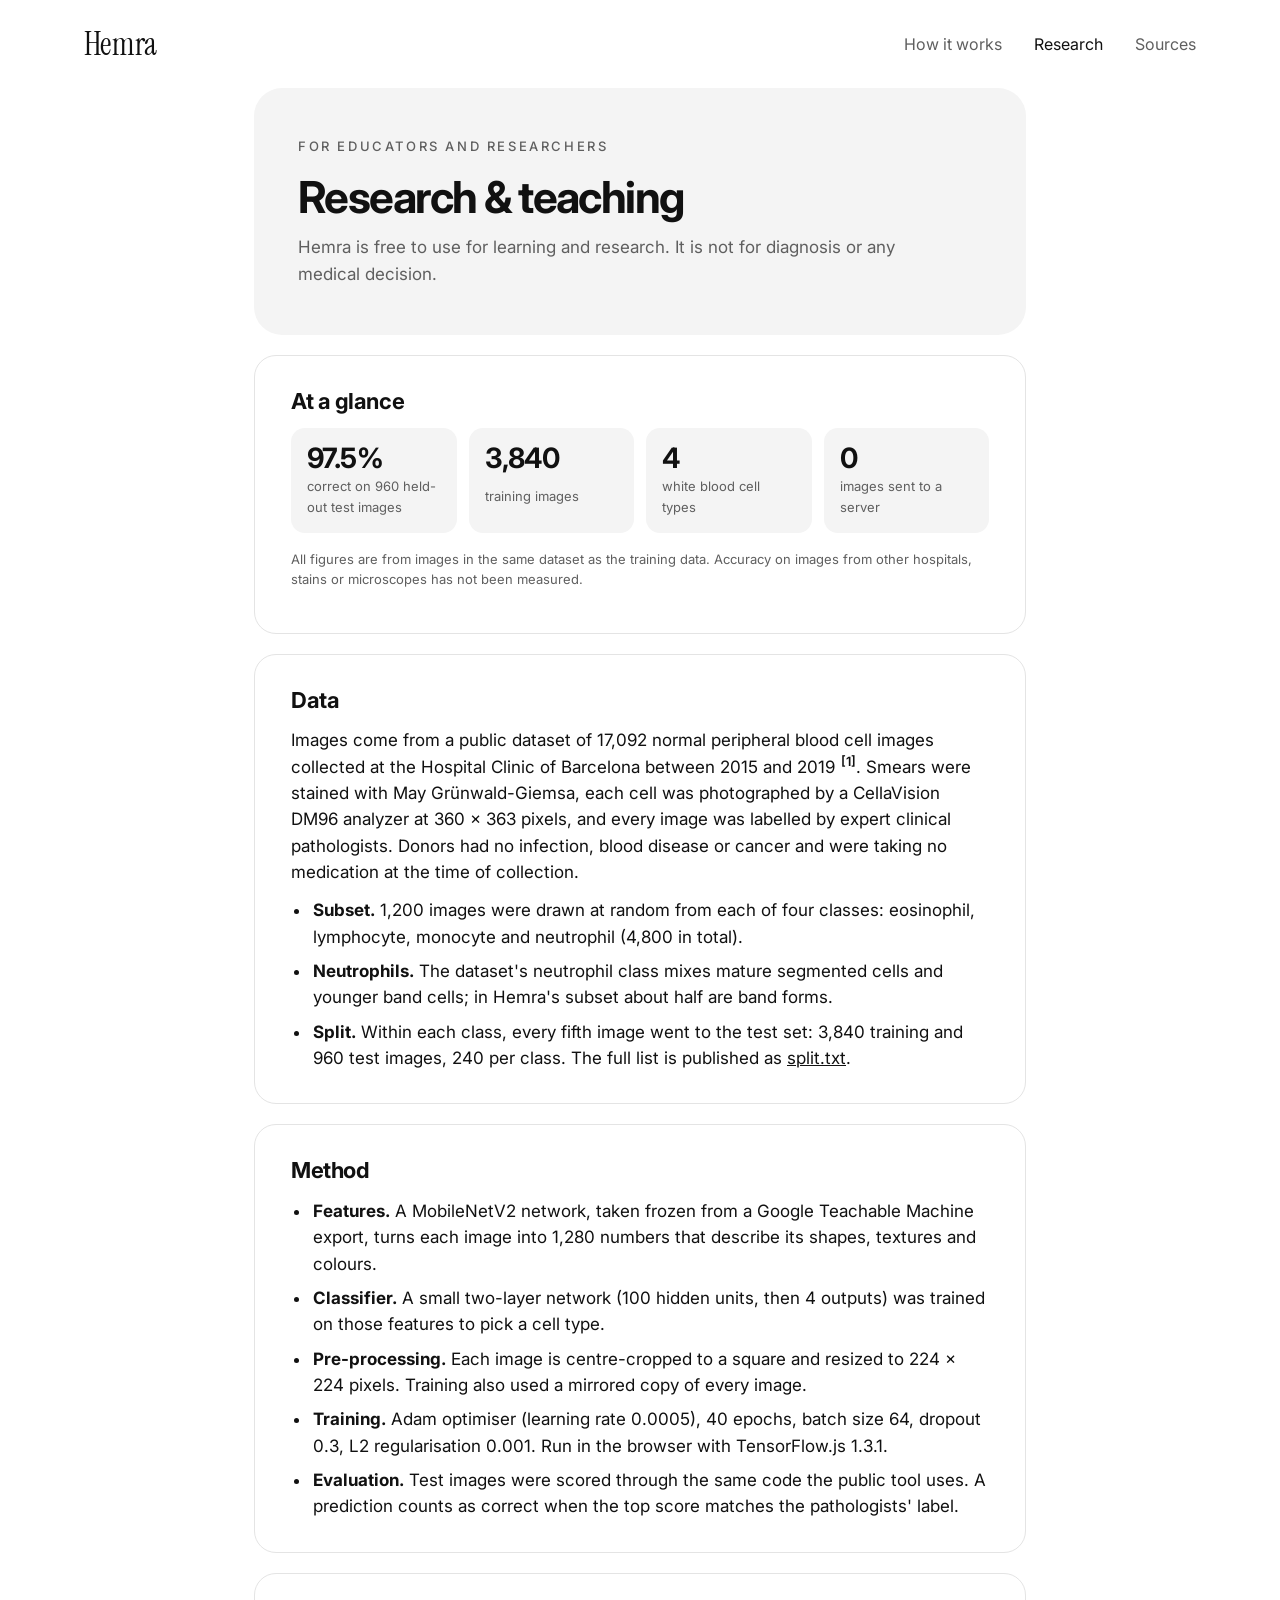
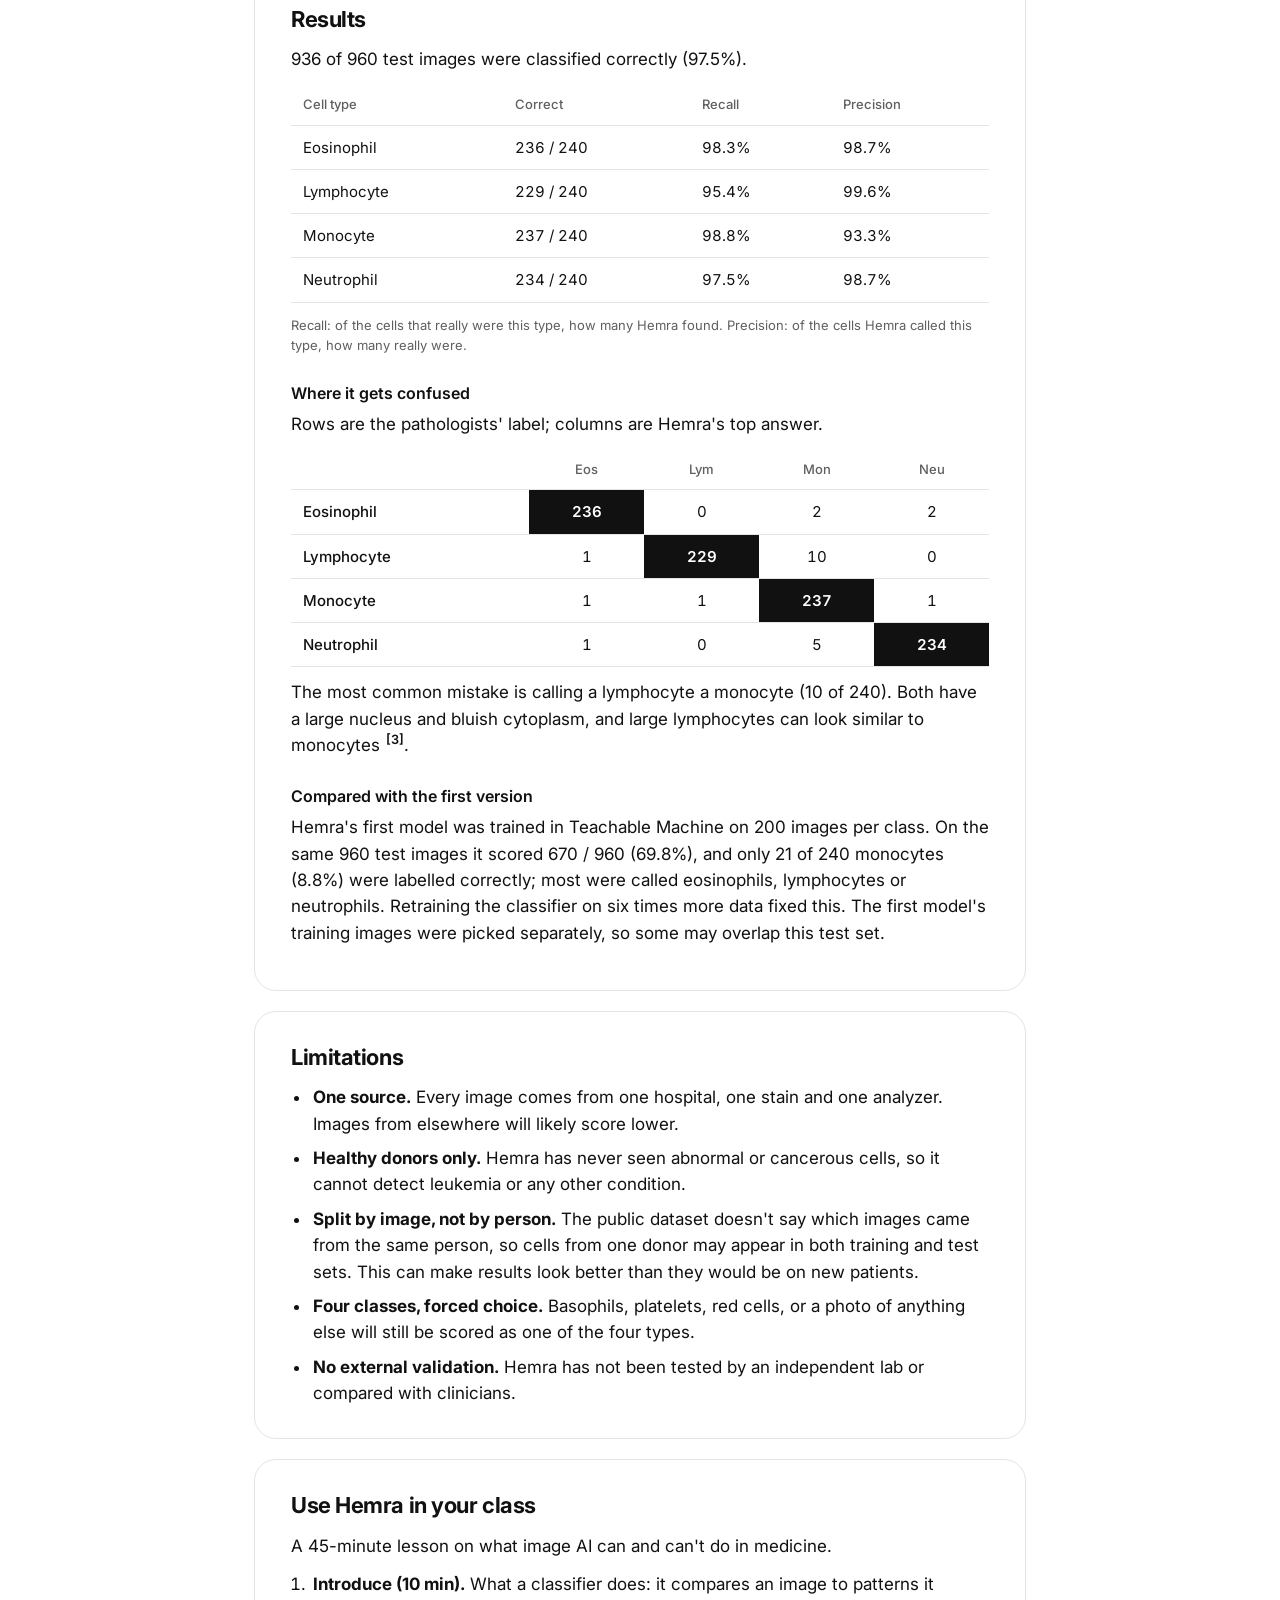
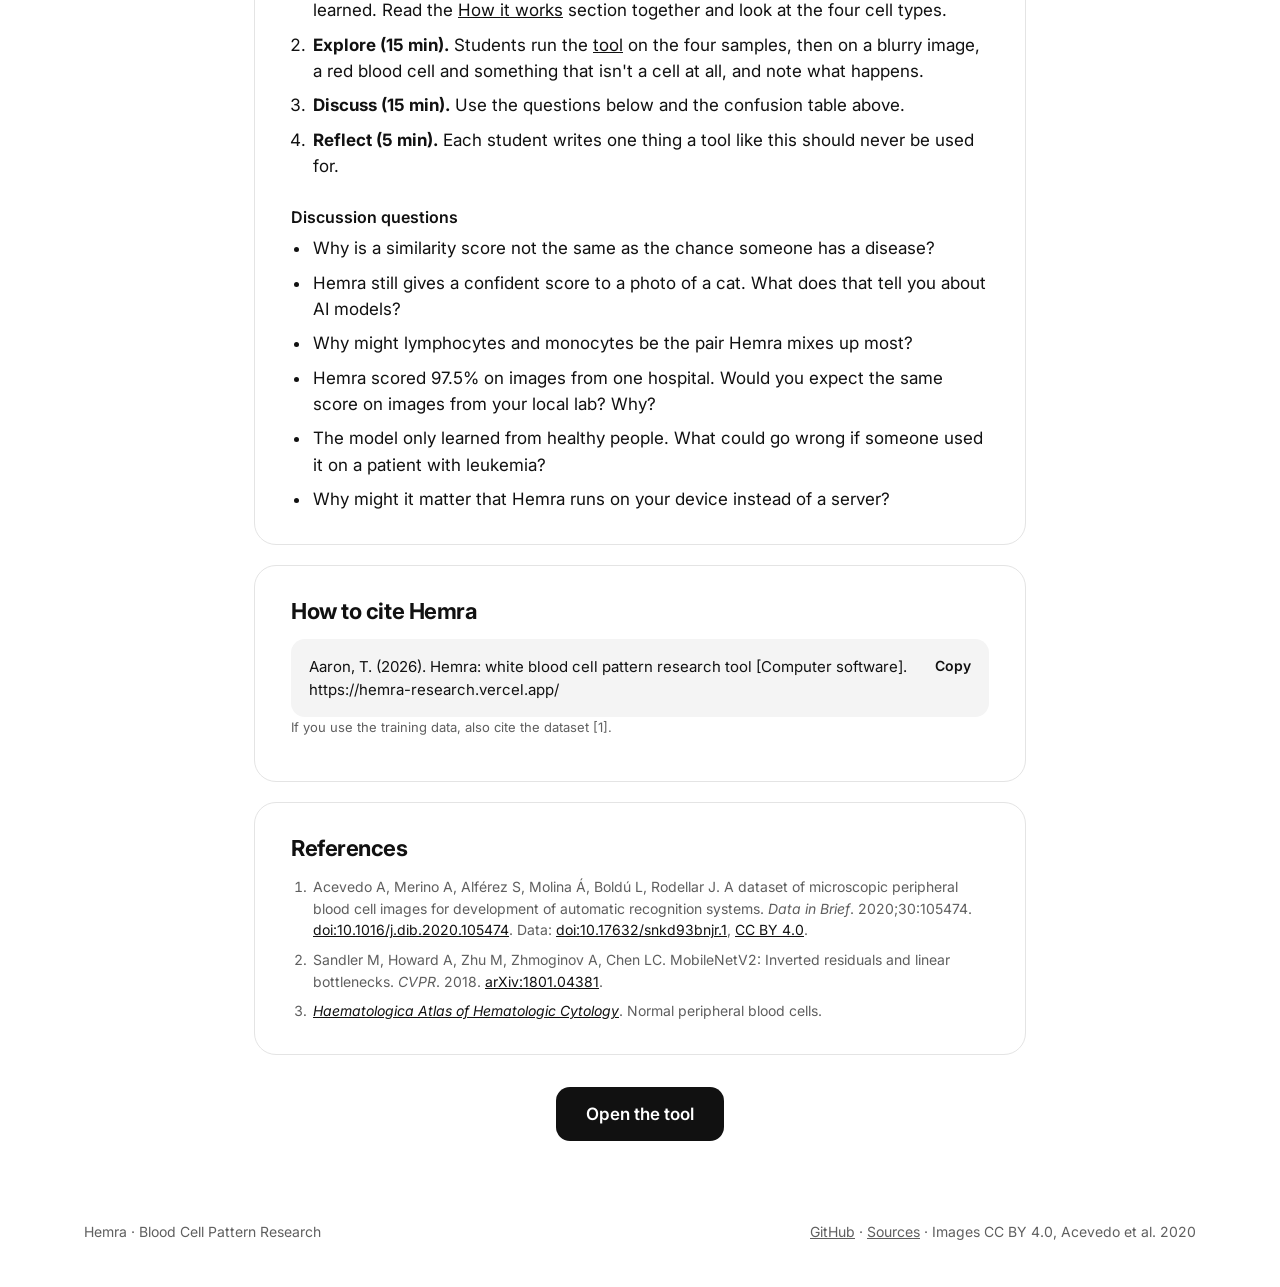
==== commit 73fad4e0: "Rename to Hemra" ====
--- a/research.html
+++ b/research.html
@@ -3,17 +3,17 @@
 <head>
 <meta charset="utf-8">
 <meta name="viewport" content="width=device-width, initial-scale=1">
-<title>Research &amp; teaching · HEMA</title>
-<meta name="description" content="How HEMA was built and tested: data, method, results, limitations, a classroom lesson and how to cite it.">
+<title>Research &amp; teaching · Hemra</title>
+<meta name="description" content="How Hemra was built and tested: data, method, results, limitations, a classroom lesson and how to cite it.">
 <link rel="icon" href="data:image/svg+xml,<svg xmlns='http://www.w3.org/2000/svg' viewBox='0 0 32 32'><rect width='32' height='32' rx='7' fill='%23111'/><text x='16' y='23' font-family='Georgia' font-size='19' fill='white' text-anchor='middle'>H</text></svg>">
 <link rel="preconnect" href="https://fonts.googleapis.com">
 <link href="https://fonts.googleapis.com/css2?family=Instrument+Serif&family=Inter:wght@400;500;600;700&display=swap" rel="stylesheet">
-<link rel="stylesheet" href="style.css?v=3">
+<link rel="stylesheet" href="style.css?v=4">
 </head>
 <body>
 
 <header class="wrap nav">
-  <a href="index.html" class="brand">HEMA</a>
+  <a href="index.html" class="brand">Hemra</a>
   <nav><a href="index.html#how">How it works</a><a href="research.html" aria-current="page">Research</a><a href="index.html#sources">Sources</a></nav>
 </header>
 
@@ -21,7 +21,7 @@
   <section class="doc-head">
     <p class="eyebrow">For educators and researchers</p>
     <h1>Research &amp; teaching</h1>
-    <p>HEMA is free to use for learning and research. It is not for diagnosis or any medical decision.</p>
+    <p>Hemra is free to use for learning and research. It is not for diagnosis or any medical decision.</p>
   </section>
 
   <section class="doc-card">
@@ -40,7 +40,7 @@
     <p>Images come from a public dataset of 17,092 normal peripheral blood cell images collected at the Hospital Clinic of Barcelona between 2015 and 2019 <a class="ref" href="#r1">[1]</a>. Smears were stained with May Grünwald-Giemsa, each cell was photographed by a CellaVision DM96 analyzer at 360 × 363 pixels, and every image was labelled by expert clinical pathologists. Donors had no infection, blood disease or cancer and were taking no medication at the time of collection.</p>
     <ul>
       <li><strong>Subset.</strong> 1,200 images were drawn at random from each of four classes: eosinophil, lymphocyte, monocyte and neutrophil (4,800 in total).</li>
-      <li><strong>Neutrophils.</strong> The dataset's neutrophil class mixes mature segmented cells and younger band cells; in HEMA's subset about half are band forms.</li>
+      <li><strong>Neutrophils.</strong> The dataset's neutrophil class mixes mature segmented cells and younger band cells; in Hemra's subset about half are band forms.</li>
       <li><strong>Split.</strong> Within each class, every fifth image went to the test set: 3,840 training and 960 test images, 240 per class. The full list is published as <a href="research/split.txt">split.txt</a>.</li>
     </ul>
   </section>
@@ -70,10 +70,10 @@
         </tbody>
       </table>
     </div>
-    <p class="muted small">Recall: of the cells that really were this type, how many HEMA found. Precision: of the cells HEMA called this type, how many really were.</p>
+    <p class="muted small">Recall: of the cells that really were this type, how many Hemra found. Precision: of the cells Hemra called this type, how many really were.</p>
 
     <h3>Where it gets confused</h3>
-    <p>Rows are the pathologists' label; columns are HEMA's top answer.</p>
+    <p>Rows are the pathologists' label; columns are Hemra's top answer.</p>
     <div class="table-wrap">
       <table class="cm">
         <thead><tr><th></th><th>Eos</th><th>Lym</th><th>Mon</th><th>Neu</th></tr></thead>
@@ -88,22 +88,22 @@
     <p>The most common mistake is calling a lymphocyte a monocyte (10 of 240). Both have a large nucleus and bluish cytoplasm, and large lymphocytes can look similar to monocytes <a class="ref" href="#r3">[3]</a>.</p>
 
     <h3>Compared with the first version</h3>
-    <p>HEMA's first model was trained in Teachable Machine on 200 images per class. On the same 960 test images it scored 670 / 960 (69.8%), and only 21 of 240 monocytes (8.8%) were labelled correctly; most were called eosinophils, lymphocytes or neutrophils. Retraining the classifier on six times more data fixed this. The first model's training images were picked separately, so some may overlap this test set.</p>
+    <p>Hemra's first model was trained in Teachable Machine on 200 images per class. On the same 960 test images it scored 670 / 960 (69.8%), and only 21 of 240 monocytes (8.8%) were labelled correctly; most were called eosinophils, lymphocytes or neutrophils. Retraining the classifier on six times more data fixed this. The first model's training images were picked separately, so some may overlap this test set.</p>
   </section>
 
   <section class="doc-card">
     <h2>Limitations</h2>
     <ul>
       <li><strong>One source.</strong> Every image comes from one hospital, one stain and one analyzer. Images from elsewhere will likely score lower.</li>
-      <li><strong>Healthy donors only.</strong> HEMA has never seen abnormal or cancerous cells, so it cannot detect leukemia or any other condition.</li>
+      <li><strong>Healthy donors only.</strong> Hemra has never seen abnormal or cancerous cells, so it cannot detect leukemia or any other condition.</li>
       <li><strong>Split by image, not by person.</strong> The public dataset doesn't say which images came from the same person, so cells from one donor may appear in both training and test sets. This can make results look better than they would be on new patients.</li>
       <li><strong>Four classes, forced choice.</strong> Basophils, platelets, red cells, or a photo of anything else will still be scored as one of the four types.</li>
-      <li><strong>No external validation.</strong> HEMA has not been tested by an independent lab or compared with clinicians.</li>
+      <li><strong>No external validation.</strong> Hemra has not been tested by an independent lab or compared with clinicians.</li>
     </ul>
   </section>
 
   <section class="doc-card">
-    <h2>Use HEMA in your class</h2>
+    <h2>Use Hemra in your class</h2>
     <p>A 45-minute lesson on what image AI can and can't do in medicine.</p>
     <ol>
       <li><strong>Introduce (10 min).</strong> What a classifier does: it compares an image to patterns it learned. Read the <a href="index.html#how">How it works</a> section together and look at the four cell types.</li>
@@ -114,18 +114,18 @@
     <h3>Discussion questions</h3>
     <ul>
       <li>Why is a similarity score not the same as the chance someone has a disease?</li>
-      <li>HEMA still gives a confident score to a photo of a cat. What does that tell you about AI models?</li>
-      <li>Why might lymphocytes and monocytes be the pair HEMA mixes up most?</li>
-      <li>HEMA scored 97.5% on images from one hospital. Would you expect the same score on images from your local lab? Why?</li>
+      <li>Hemra still gives a confident score to a photo of a cat. What does that tell you about AI models?</li>
+      <li>Why might lymphocytes and monocytes be the pair Hemra mixes up most?</li>
+      <li>Hemra scored 97.5% on images from one hospital. Would you expect the same score on images from your local lab? Why?</li>
       <li>The model only learned from healthy people. What could go wrong if someone used it on a patient with leukemia?</li>
-      <li>Why might it matter that HEMA runs on your device instead of a server?</li>
+      <li>Why might it matter that Hemra runs on your device instead of a server?</li>
     </ul>
   </section>
 
   <section class="doc-card">
-    <h2>How to cite HEMA</h2>
+    <h2>How to cite Hemra</h2>
     <div class="cite">
-      <p id="citeText">Aaron, T. (2026). HEMA: white blood cell pattern research tool [Computer software]. https://hema-research.vercel.app/</p>
+      <p id="citeText">Aaron, T. (2026). Hemra: white blood cell pattern research tool [Computer software]. https://hemra-research.vercel.app/</p>
       <button class="copy" type="button" id="copy">Copy</button>
     </div>
     <p class="muted small">If you use the training data, also cite the dataset [1].</p>
@@ -144,8 +144,8 @@
 </main>
 
 <footer class="wrap foot">
-  <span>HEMA · Blood Cell Pattern Research</span>
-  <span><a href="https://github.com/codebytaaron/HEMA-Blood-Cell-Pattern-Research" target="_blank" rel="noopener">GitHub</a> · <a href="index.html#sources">Sources</a> · Images CC BY 4.0, Acevedo et al. 2020</span>
+  <span>Hemra · Blood Cell Pattern Research</span>
+  <span><a href="https://github.com/codebytaaron/Hemra" target="_blank" rel="noopener">GitHub</a> · <a href="index.html#sources">Sources</a> · Images CC BY 4.0, Acevedo et al. 2020</span>
 </footer>
 
 <script>
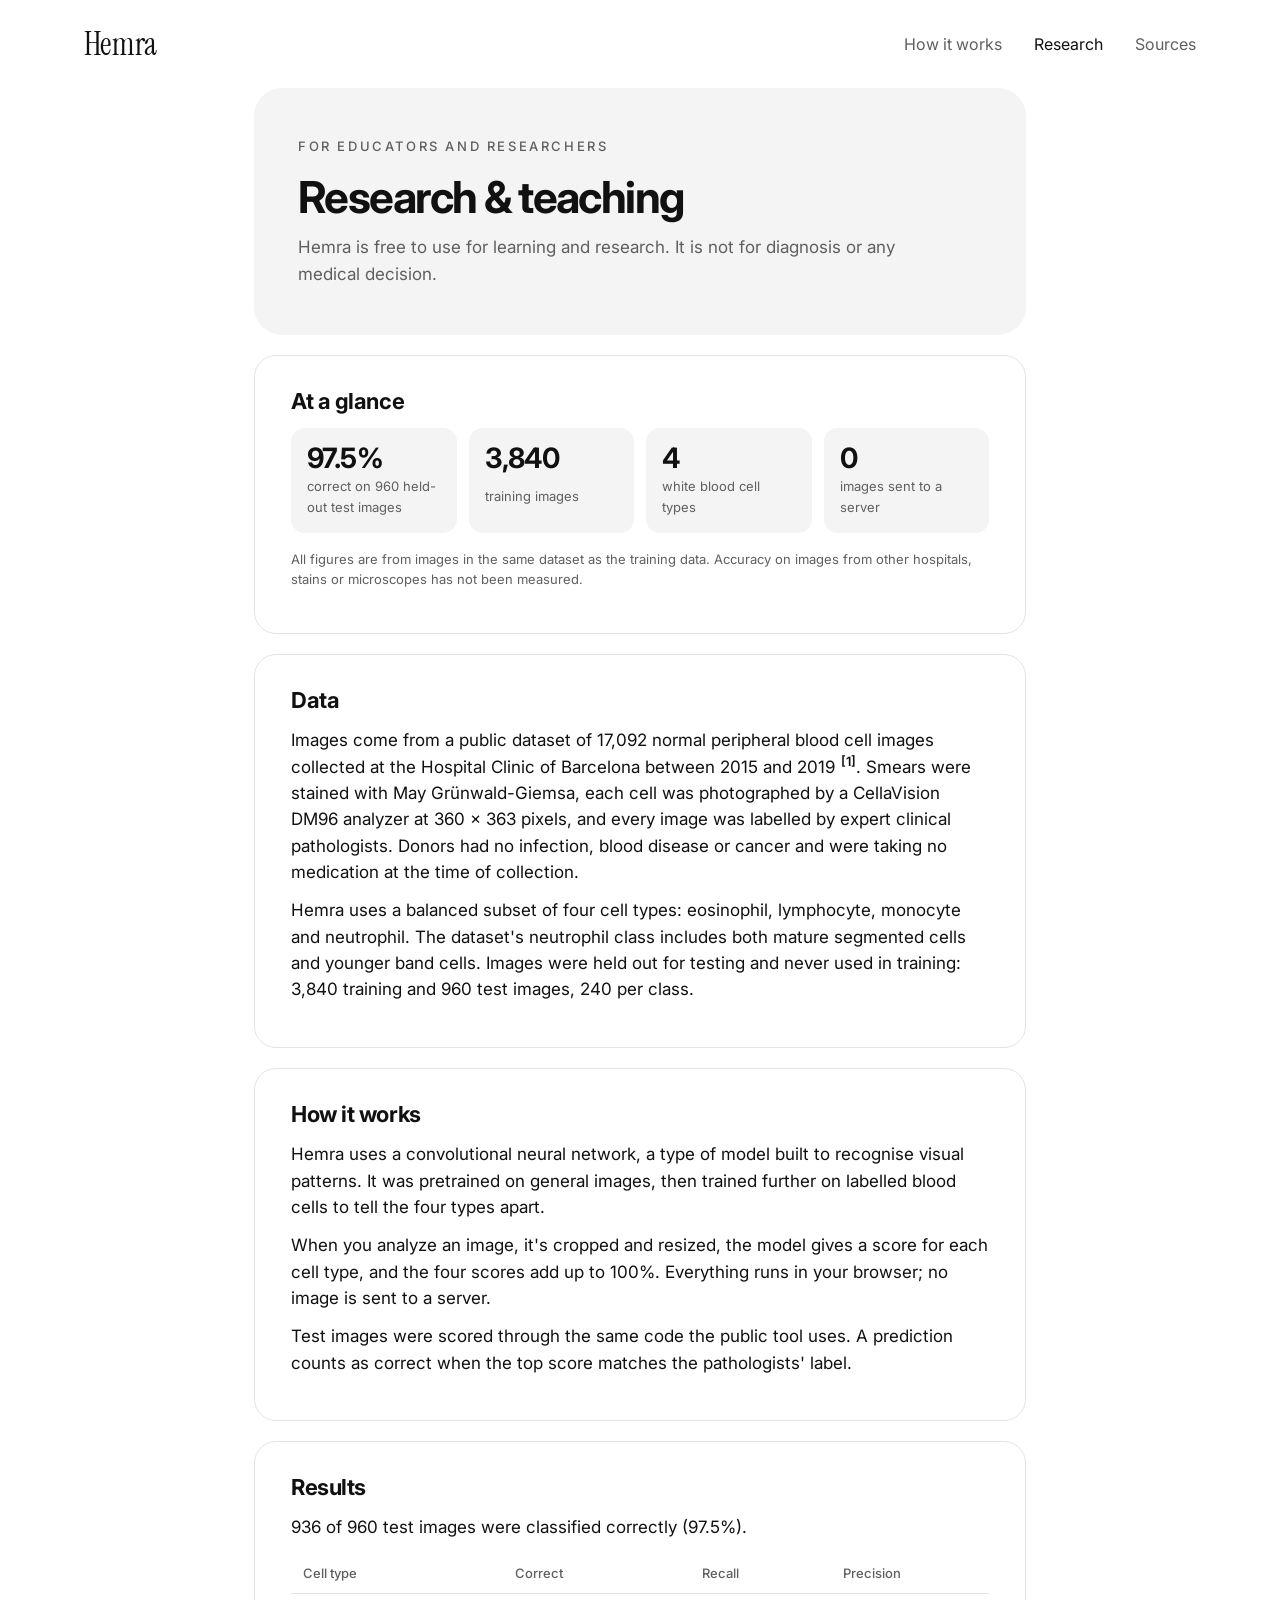
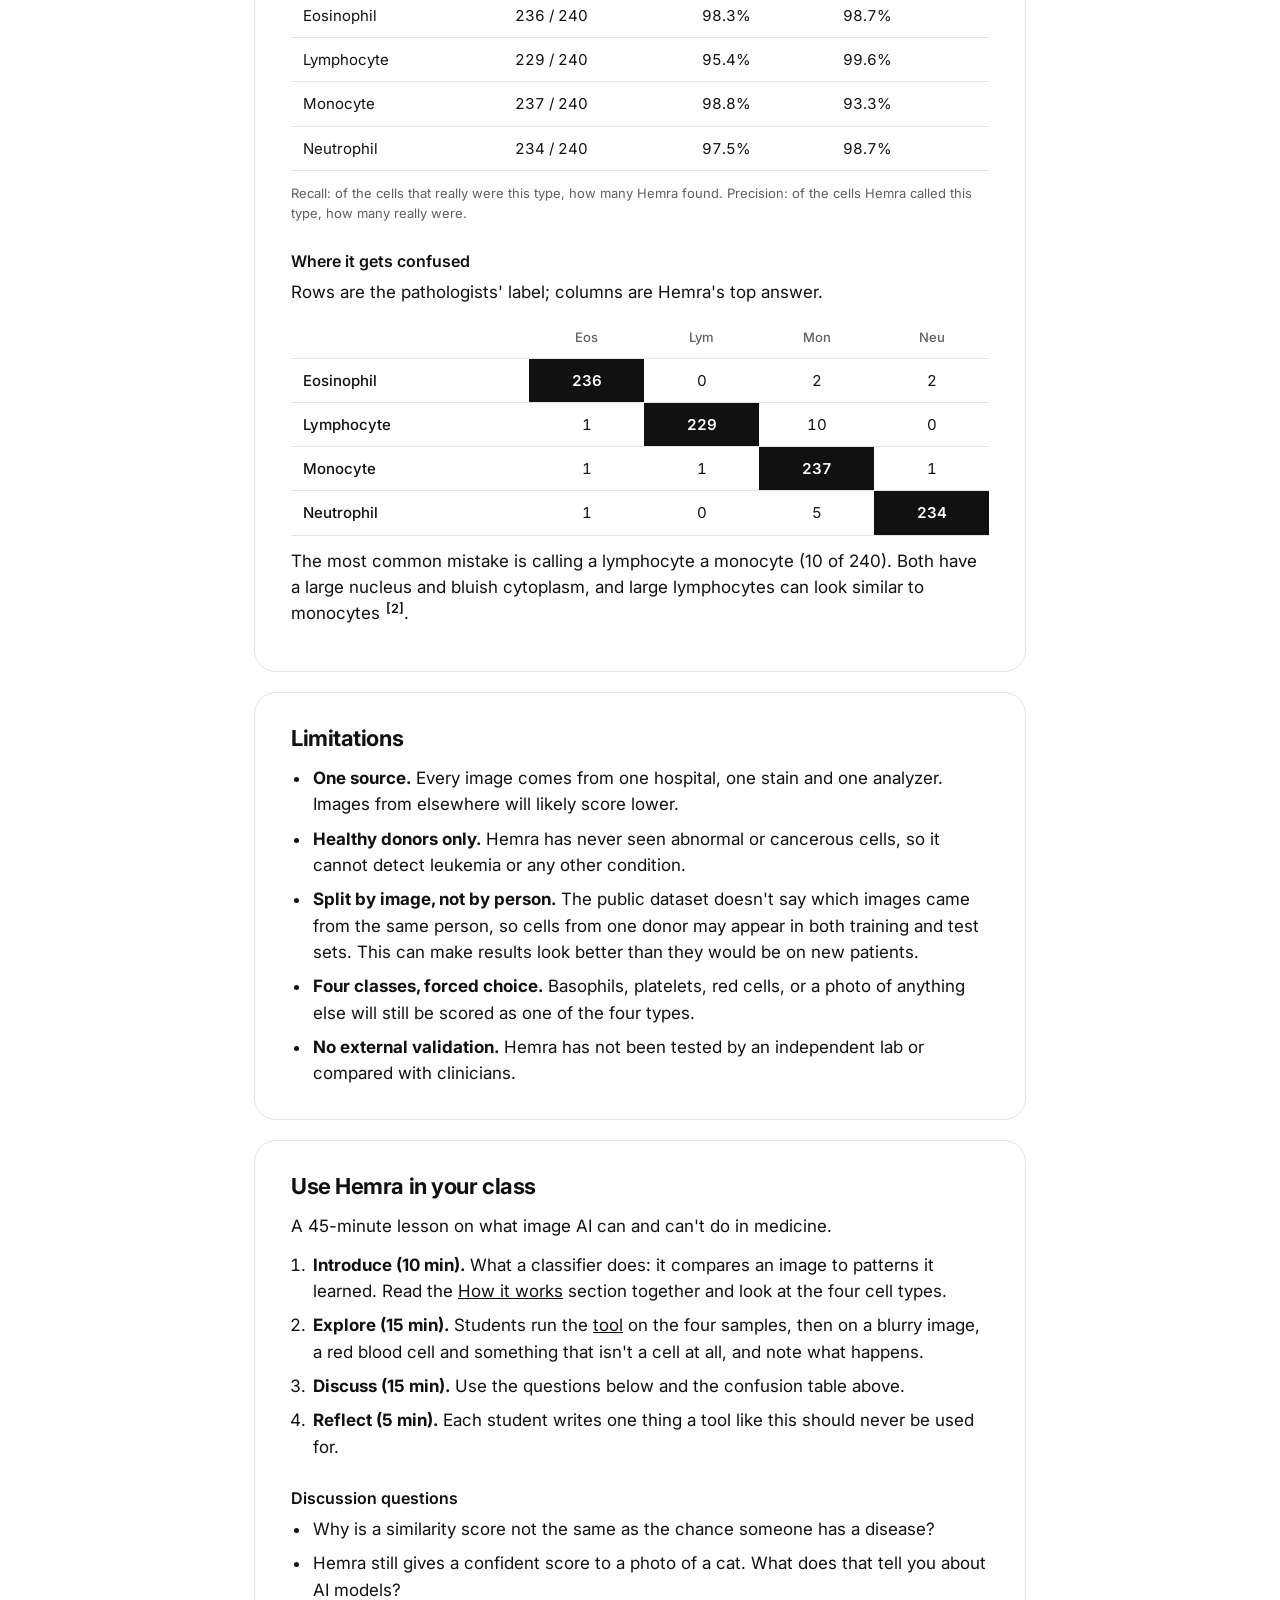
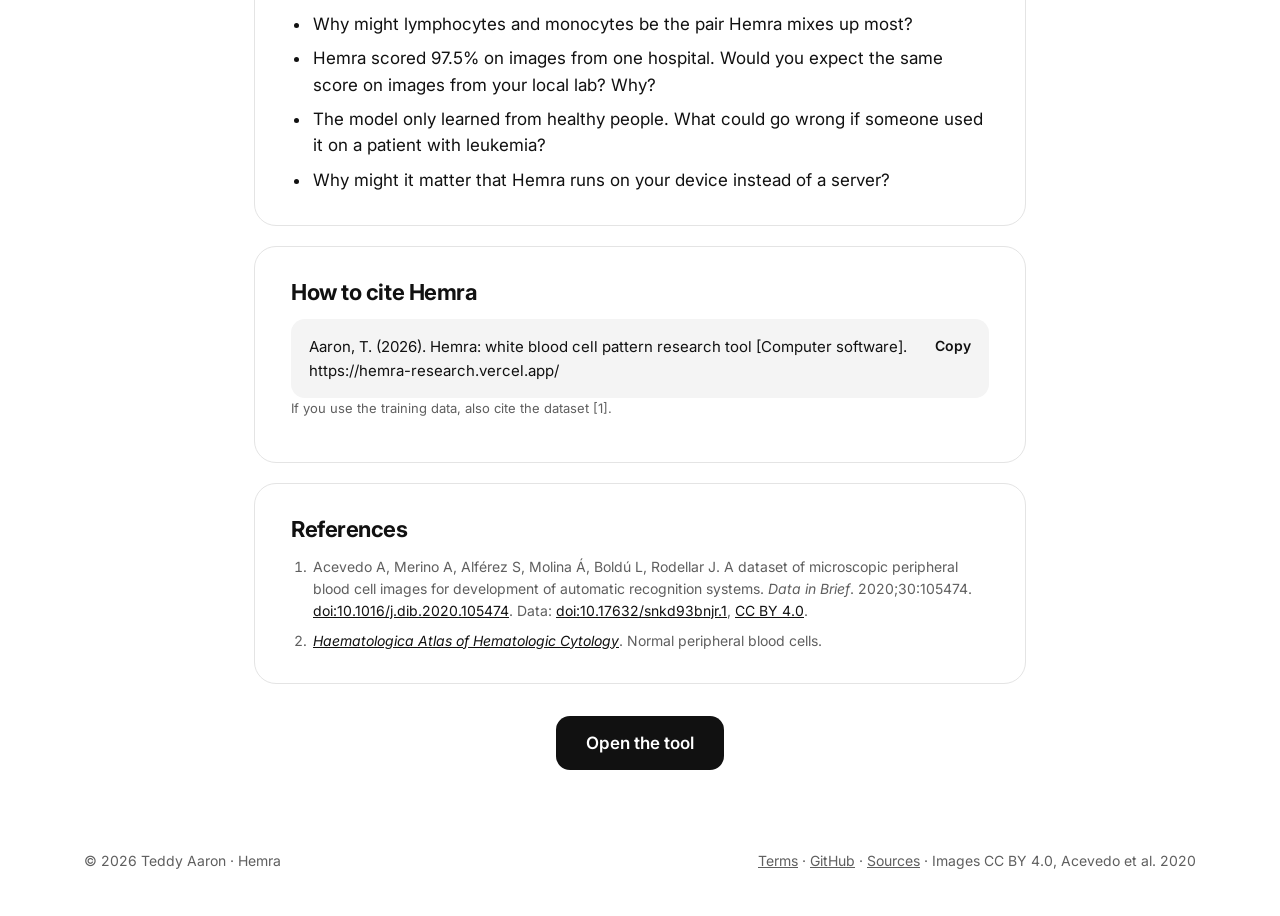
==== commit 01d90898: "Add terms page and simplify research write-up" ====
--- a/research.html
+++ b/research.html
@@ -8,7 +8,7 @@
 <link rel="icon" href="data:image/svg+xml,<svg xmlns='http://www.w3.org/2000/svg' viewBox='0 0 32 32'><rect width='32' height='32' rx='7' fill='%23111'/><text x='16' y='23' font-family='Georgia' font-size='19' fill='white' text-anchor='middle'>H</text></svg>">
 <link rel="preconnect" href="https://fonts.googleapis.com">
 <link href="https://fonts.googleapis.com/css2?family=Instrument+Serif&family=Inter:wght@400;500;600;700&display=swap" rel="stylesheet">
-<link rel="stylesheet" href="style.css?v=4">
+<link rel="stylesheet" href="style.css?v=5">
 </head>
 <body>
 
@@ -38,22 +38,14 @@
   <section class="doc-card">
     <h2>Data</h2>
     <p>Images come from a public dataset of 17,092 normal peripheral blood cell images collected at the Hospital Clinic of Barcelona between 2015 and 2019 <a class="ref" href="#r1">[1]</a>. Smears were stained with May Grünwald-Giemsa, each cell was photographed by a CellaVision DM96 analyzer at 360 × 363 pixels, and every image was labelled by expert clinical pathologists. Donors had no infection, blood disease or cancer and were taking no medication at the time of collection.</p>
-    <ul>
-      <li><strong>Subset.</strong> 1,200 images were drawn at random from each of four classes: eosinophil, lymphocyte, monocyte and neutrophil (4,800 in total).</li>
-      <li><strong>Neutrophils.</strong> The dataset's neutrophil class mixes mature segmented cells and younger band cells; in Hemra's subset about half are band forms.</li>
-      <li><strong>Split.</strong> Within each class, every fifth image went to the test set: 3,840 training and 960 test images, 240 per class. The full list is published as <a href="research/split.txt">split.txt</a>.</li>
-    </ul>
+    <p>Hemra uses a balanced subset of four cell types: eosinophil, lymphocyte, monocyte and neutrophil. The dataset's neutrophil class includes both mature segmented cells and younger band cells. Images were held out for testing and never used in training: 3,840 training and 960 test images, 240 per class.</p>
   </section>
 
   <section class="doc-card">
-    <h2>Method</h2>
-    <ul>
-      <li><strong>Features.</strong> A MobileNetV2 network, taken frozen from a Google Teachable Machine export, turns each image into 1,280 numbers that describe its shapes, textures and colours.</li>
-      <li><strong>Classifier.</strong> A small two-layer network (100 hidden units, then 4 outputs) was trained on those features to pick a cell type.</li>
-      <li><strong>Pre-processing.</strong> Each image is centre-cropped to a square and resized to 224 × 224 pixels. Training also used a mirrored copy of every image.</li>
-      <li><strong>Training.</strong> Adam optimiser (learning rate 0.0005), 40 epochs, batch size 64, dropout 0.3, L2 regularisation 0.001. Run in the browser with TensorFlow.js 1.3.1.</li>
-      <li><strong>Evaluation.</strong> Test images were scored through the same code the public tool uses. A prediction counts as correct when the top score matches the pathologists' label.</li>
-    </ul>
+    <h2>How it works</h2>
+    <p>Hemra uses a convolutional neural network, a type of model built to recognise visual patterns. It was pretrained on general images, then trained further on labelled blood cells to tell the four types apart.</p>
+    <p>When you analyze an image, it's cropped and resized, the model gives a score for each cell type, and the four scores add up to 100%. Everything runs in your browser; no image is sent to a server.</p>
+    <p>Test images were scored through the same code the public tool uses. A prediction counts as correct when the top score matches the pathologists' label.</p>
   </section>
 
   <section class="doc-card">
@@ -85,10 +77,8 @@
         </tbody>
       </table>
     </div>
-    <p>The most common mistake is calling a lymphocyte a monocyte (10 of 240). Both have a large nucleus and bluish cytoplasm, and large lymphocytes can look similar to monocytes <a class="ref" href="#r3">[3]</a>.</p>
+    <p>The most common mistake is calling a lymphocyte a monocyte (10 of 240). Both have a large nucleus and bluish cytoplasm, and large lymphocytes can look similar to monocytes <a class="ref" href="#r2">[2]</a>.</p>
 
-    <h3>Compared with the first version</h3>
-    <p>Hemra's first model was trained in Teachable Machine on 200 images per class. On the same 960 test images it scored 670 / 960 (69.8%), and only 21 of 240 monocytes (8.8%) were labelled correctly; most were called eosinophils, lymphocytes or neutrophils. Retraining the classifier on six times more data fixed this. The first model's training images were picked separately, so some may overlap this test set.</p>
   </section>
 
   <section class="doc-card">
@@ -135,8 +125,7 @@
     <h2>References</h2>
     <ol class="sources">
       <li id="r1">Acevedo A, Merino A, Alférez S, Molina Á, Boldú L, Rodellar J. A dataset of microscopic peripheral blood cell images for development of automatic recognition systems. <em>Data in Brief</em>. 2020;30:105474. <a href="https://doi.org/10.1016/j.dib.2020.105474" target="_blank" rel="noopener">doi:10.1016/j.dib.2020.105474</a>. Data: <a href="https://doi.org/10.17632/snkd93bnjr.1" target="_blank" rel="noopener">doi:10.17632/snkd93bnjr.1</a>, <a href="https://creativecommons.org/licenses/by/4.0/" target="_blank" rel="noopener">CC BY 4.0</a>.</li>
-      <li id="r2">Sandler M, Howard A, Zhu M, Zhmoginov A, Chen LC. MobileNetV2: Inverted residuals and linear bottlenecks. <em>CVPR</em>. 2018. <a href="https://doi.org/10.48550/arXiv.1801.04381" target="_blank" rel="noopener">arXiv:1801.04381</a>.</li>
-      <li id="r3"><a href="https://digital.haematologica.org/wp-content/uploads/flipbook/48/files/basic-html/page21.html" target="_blank" rel="noopener"><em>Haematologica Atlas of Hematologic Cytology</em></a>. Normal peripheral blood cells.</li>
+      <li id="r2"><a href="https://digital.haematologica.org/wp-content/uploads/flipbook/48/files/basic-html/page21.html" target="_blank" rel="noopener"><em>Haematologica Atlas of Hematologic Cytology</em></a>. Normal peripheral blood cells.</li>
     </ol>
   </section>
 
@@ -144,8 +133,8 @@
 </main>
 
 <footer class="wrap foot">
-  <span>Hemra · Blood Cell Pattern Research</span>
-  <span><a href="https://github.com/codebytaaron/Hemra" target="_blank" rel="noopener">GitHub</a> · <a href="index.html#sources">Sources</a> · Images CC BY 4.0, Acevedo et al. 2020</span>
+  <span>© 2026 Teddy Aaron · Hemra</span>
+  <span><a href="terms.html">Terms</a> · <a href="https://github.com/codebytaaron/Hemra" target="_blank" rel="noopener">GitHub</a> · <a href="index.html#sources">Sources</a> · Images CC BY 4.0, Acevedo et al. 2020</span>
 </footer>
 
 <script>
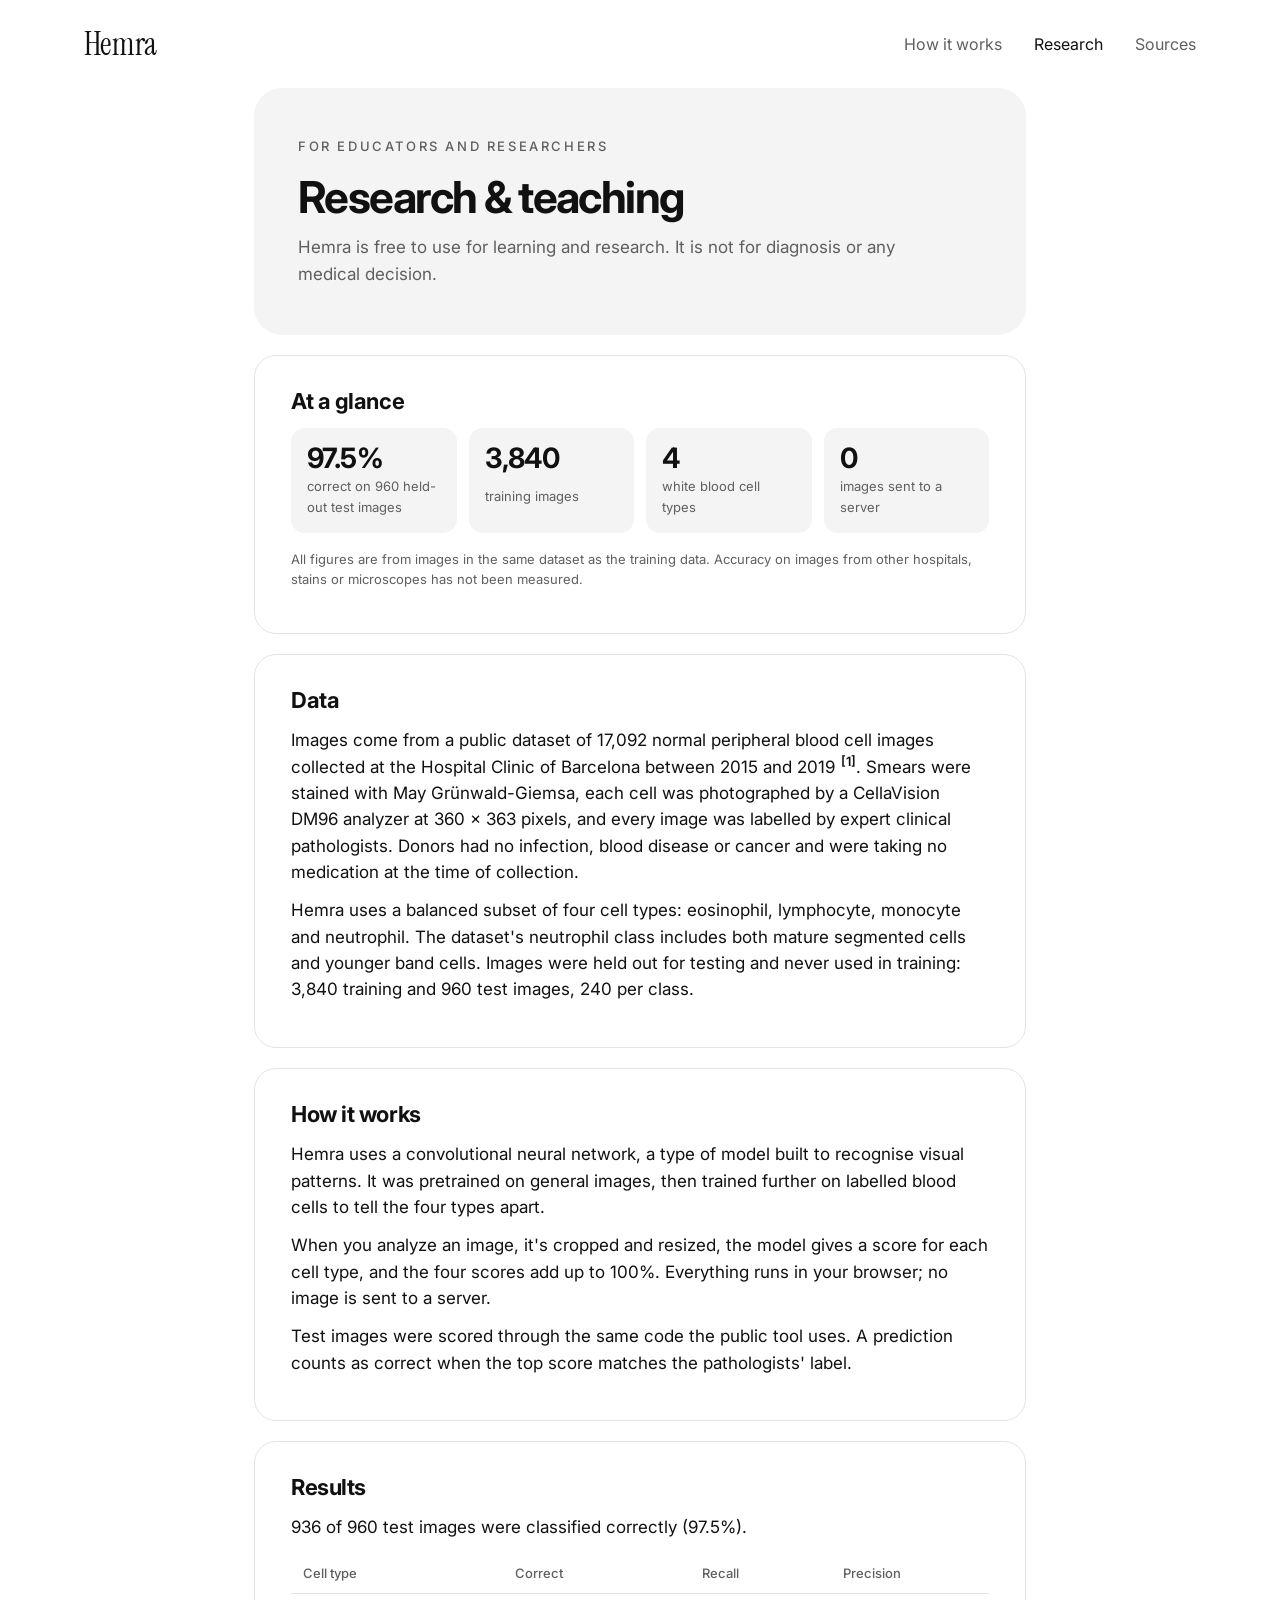
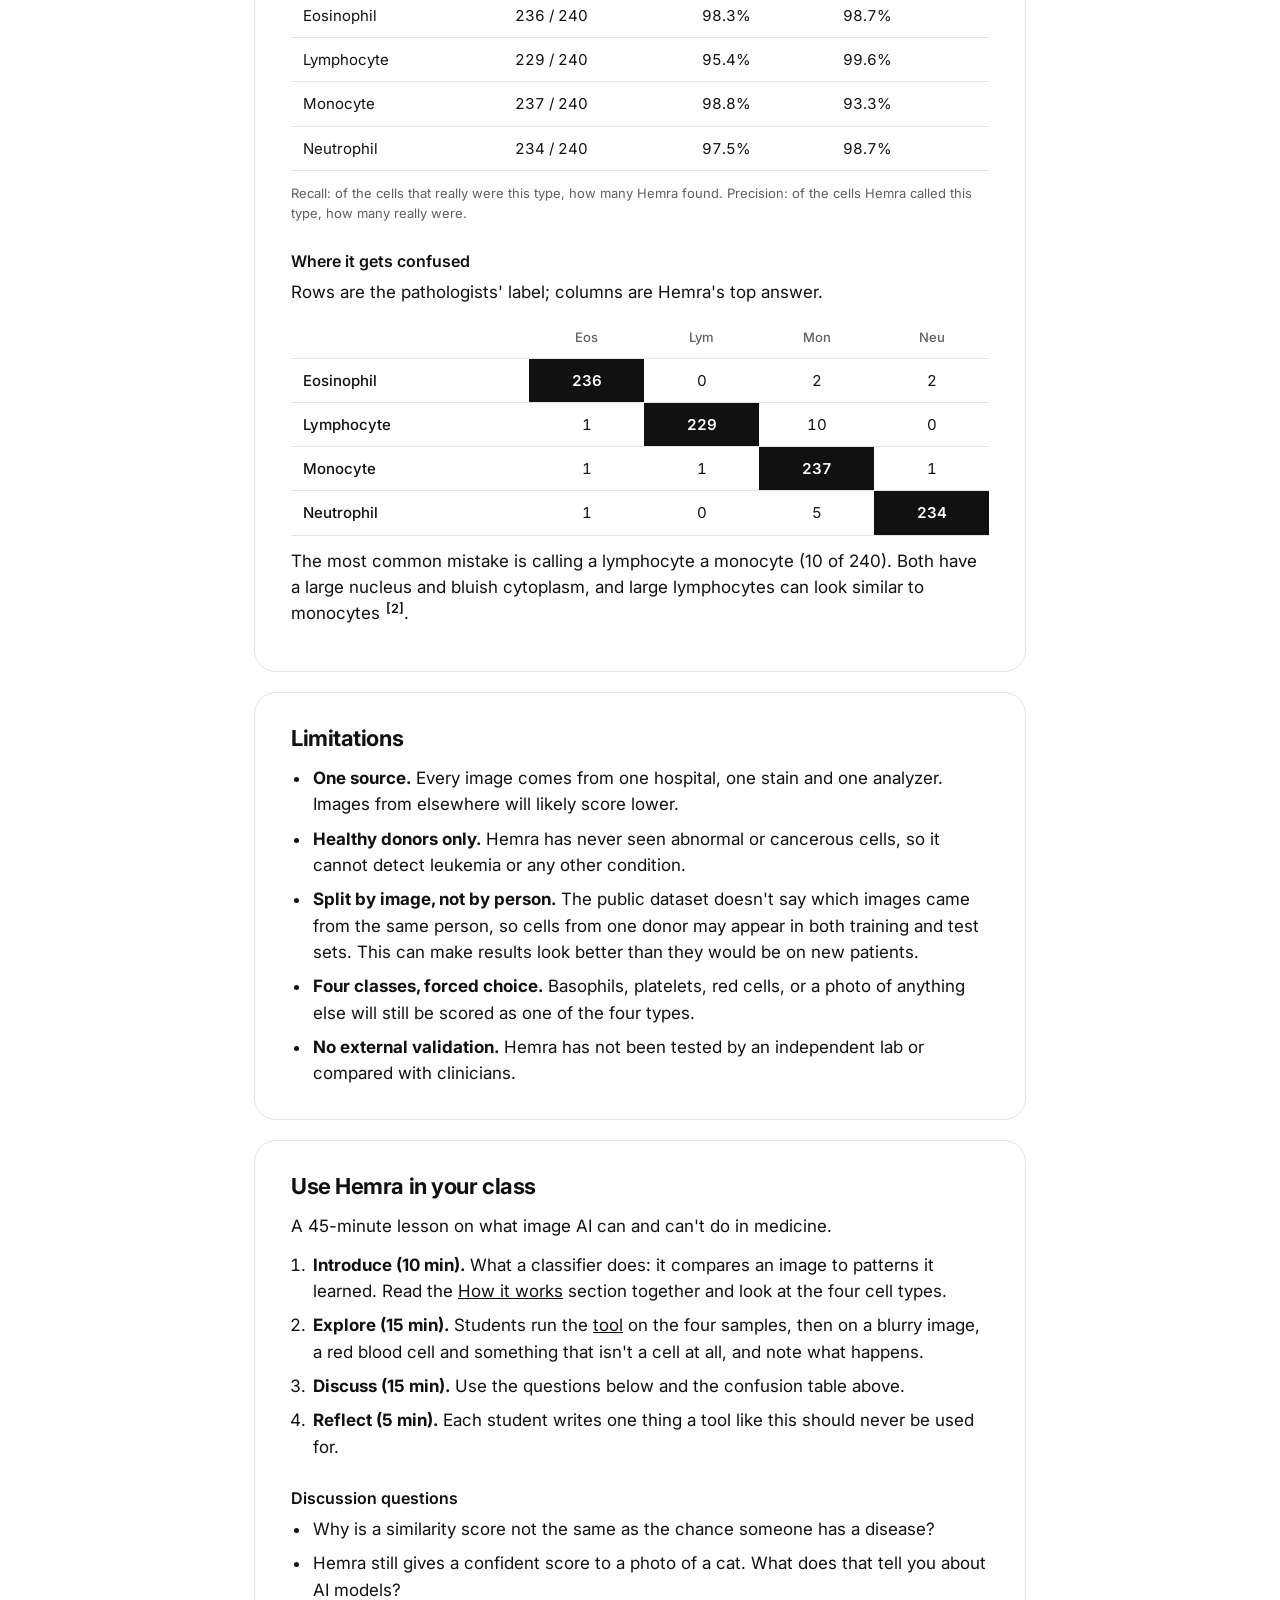
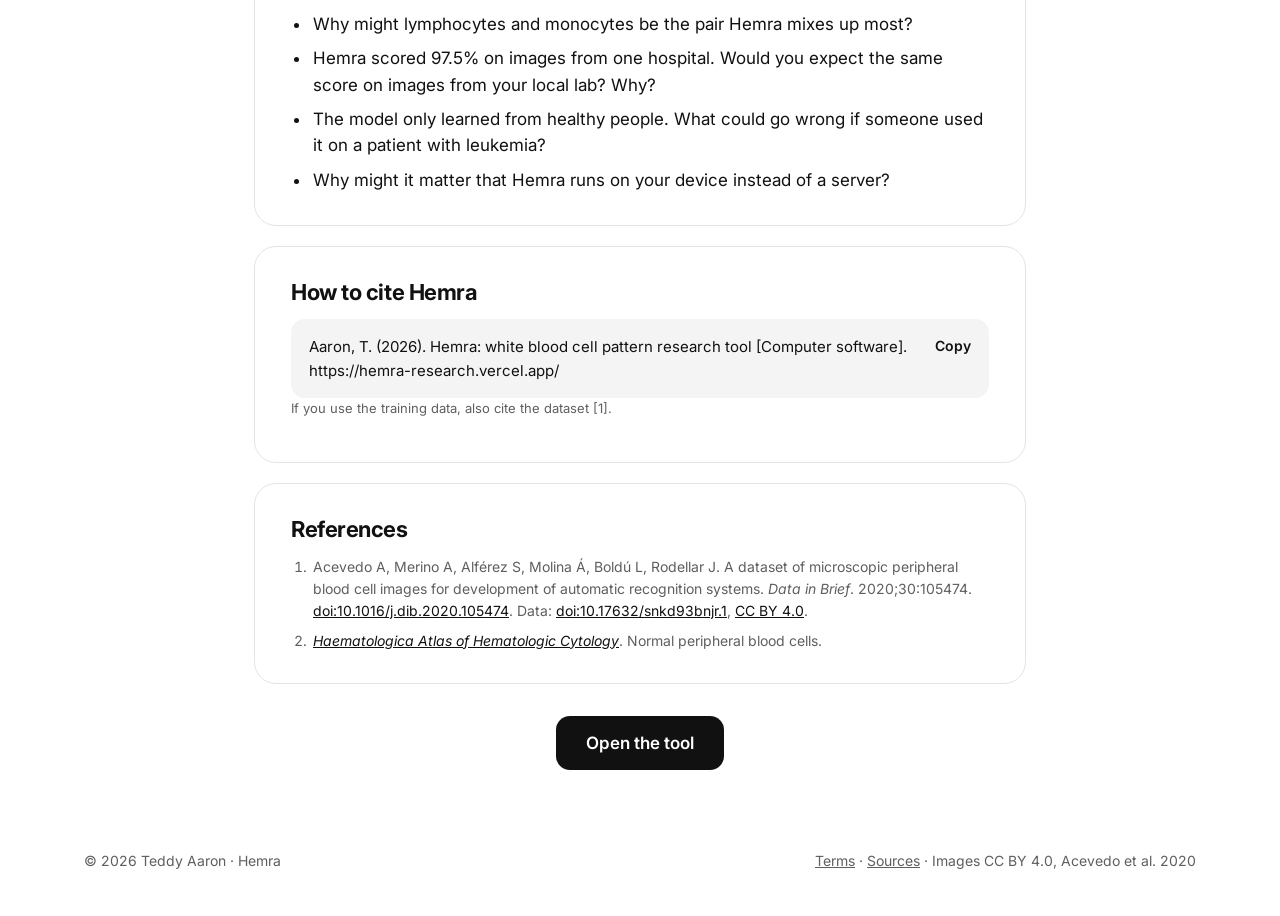
==== commit c72050a2: "Remove repo link" ====
--- a/research.html
+++ b/research.html
@@ -134,7 +134,7 @@
 
 <footer class="wrap foot">
   <span>© 2026 Teddy Aaron · Hemra</span>
-  <span><a href="terms.html">Terms</a> · <a href="https://github.com/codebytaaron/Hemra" target="_blank" rel="noopener">GitHub</a> · <a href="index.html#sources">Sources</a> · Images CC BY 4.0, Acevedo et al. 2020</span>
+  <span><a href="terms.html">Terms</a> · <a href="index.html#sources">Sources</a> · Images CC BY 4.0, Acevedo et al. 2020</span>
 </footer>
 
 <script>
